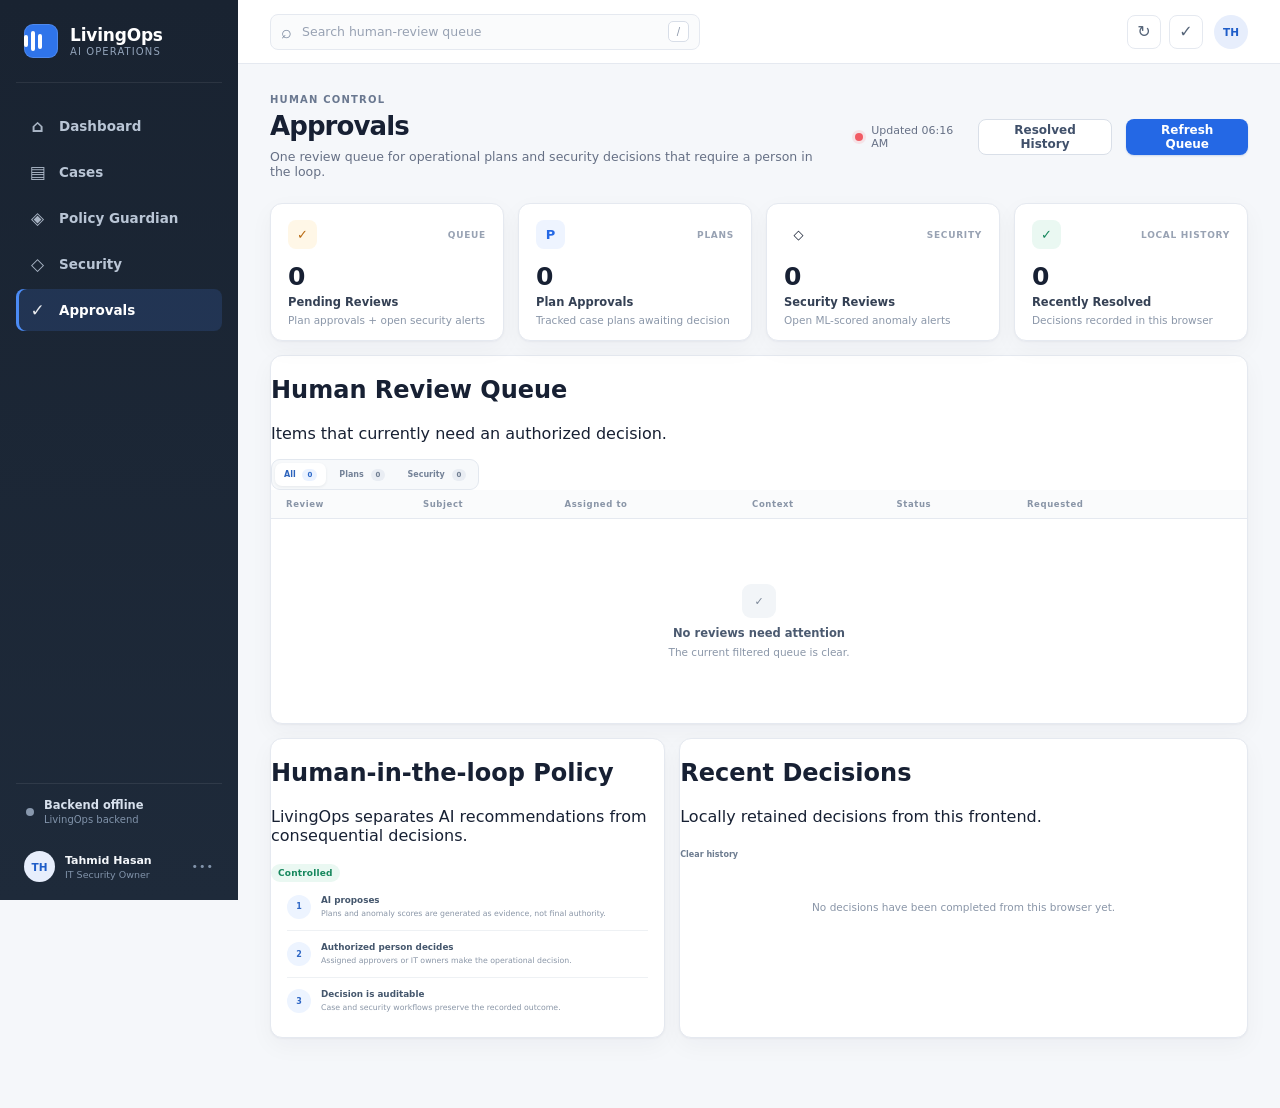
==== frontend/approvals.html @ 5877e00c "stage 3 complete" ====
<!doctype html>
<html lang="en">
<head>
  <meta charset="utf-8" />
  <meta name="viewport" content="width=device-width, initial-scale=1" />
  <meta name="theme-color" content="#1b2534" />
  <meta name="description" content="LivingOps Human Review and Approvals" />
  <title>Approvals · LivingOps AI</title>
  <link rel="stylesheet" href="styles.css" />
</head>
<body>
  <div class="app-shell">
    <aside class="sidebar" aria-label="Primary navigation">
      <div class="brand">
        <div class="brand-mark" aria-hidden="true"><span></span><span></span><span></span></div>
        <div><div class="brand-name">LivingOps</div><div class="brand-subtitle">AI Operations</div></div>
      </div>
      <nav class="nav-list">
        <a class="nav-item" href="index.html"><span class="nav-icon">⌂</span><span>Dashboard</span></a>
        <a class="nav-item" href="cases.html"><span class="nav-icon">▤</span><span>Cases</span></a>
        <a class="nav-item" href="guardian.html"><span class="nav-icon">◈</span><span>Policy Guardian</span></a>
        <a class="nav-item" href="security.html"><span class="nav-icon">◇</span><span>Security</span></a>
        <a class="nav-item active" href="approvals.html" aria-current="page"><span class="nav-icon">✓</span><span>Approvals</span></a>
      </nav>
      <div class="sidebar-bottom">
        <div class="system-mini"><span id="sidebarHealthDot" class="dot neutral"></span><div><strong id="sidebarHealthText">Checking system</strong><small id="sidebarEnv">LivingOps backend</small></div></div>
        <div class="profile-card"><div class="avatar">TH</div><div class="profile-meta"><strong>Tahmid Hasan</strong><span>IT Security Owner</span></div><span class="profile-more">•••</span></div>
      </div>
    </aside>

    <main class="main-area">
      <header class="topbar">
        <div class="mobile-brand">LivingOps</div>
        <div class="search-wrap"><span class="search-icon">⌕</span><input id="approvalSearch" type="search" placeholder="Search human-review queue" aria-label="Search approvals" /><span class="keycap">/</span></div>
        <div class="topbar-actions">
          <button class="icon-button" id="refreshApprovals" title="Refresh approvals" aria-label="Refresh approvals">↻</button>
          <button class="icon-button" title="Pending reviews" aria-label="Pending reviews">✓<span id="notificationBadge" class="notification-badge hidden">0</span></button>
          <button class="user-chip" aria-label="Current user"><span>TH</span></button>
        </div>
      </header>

      <section class="content approvals-page-content">
        <div class="page-heading approvals-heading">
          <div><p class="eyebrow">HUMAN CONTROL</p><h1>Approvals</h1><p class="page-subtitle">One review queue for operational plans and security decisions that require a person in the loop.</p></div>
          <div class="heading-actions"><div class="last-updated"><span id="approvalLiveDot" class="dot neutral"></span><span id="approvalUpdated">Connecting…</span></div><button class="secondary-button" id="showResolvedButton">Resolved History</button><button class="primary-button" id="refreshQueueButton">Refresh Queue</button></div>
        </div>

        <div class="metrics-grid approval-metrics-grid">
          <article class="metric-card"><div class="metric-top"><span class="metric-icon amber">✓</span><span class="metric-micro">QUEUE</span></div><div class="metric-value" id="pendingMetric">0</div><div class="metric-label">Pending Reviews</div><div class="metric-note">Plan approvals + open security alerts</div></article>
          <article class="metric-card"><div class="metric-top"><span class="metric-icon blue">P</span><span class="metric-micro">PLANS</span></div><div class="metric-value" id="planMetric">0</div><div class="metric-label">Plan Approvals</div><div class="metric-note">Tracked case plans awaiting decision</div></article>
          <article class="metric-card"><div class="metric-top"><span class="metric-icon red">◇</span><span class="metric-micro">SECURITY</span></div><div class="metric-value" id="securityMetric">0</div><div class="metric-label">Security Reviews</div><div class="metric-note">Open ML-scored anomaly alerts</div></article>
          <article class="metric-card"><div class="metric-top"><span class="metric-icon green">✓</span><span class="metric-micro">LOCAL HISTORY</span></div><div class="metric-value" id="resolvedMetric">0</div><div class="metric-label">Recently Resolved</div><div class="metric-note">Decisions recorded in this browser</div></article>
        </div>

        <article class="panel approvals-panel">
          <div class="panel-head approval-table-head">
            <div><h2>Human Review Queue</h2><p>Items that currently need an authorized decision.</p></div>
            <div class="approval-toolbar">
              <div class="approval-tabs" role="tablist" aria-label="Approval types">
                <button class="approval-tab active" data-filter="ALL" role="tab">All <span id="allCount">0</span></button>
                <button class="approval-tab" data-filter="PLAN" role="tab">Plans <span id="planCount">0</span></button>
                <button class="approval-tab" data-filter="SECURITY" role="tab">Security <span id="securityCount">0</span></button>
              </div>
            </div>
          </div>
          <div class="table-wrap">
            <table class="operations-table approval-table">
              <thead><tr><th>Review</th><th>Subject</th><th>Assigned to</th><th>Context</th><th>Status</th><th>Requested</th><th></th></tr></thead>
              <tbody id="approvalTableBody"><tr class="empty-row"><td colspan="7"><div class="empty-state"><div class="empty-icon">✓</div><strong>Loading review queue</strong><span>Collecting tracked plan approvals and live security alerts.</span></div></td></tr></tbody>
            </table>
          </div>
        </article>

        <div class="approval-lower-grid">
          <article class="panel review-policy-card">
            <div class="panel-head"><div><h2>Human-in-the-loop Policy</h2><p>LivingOps separates AI recommendations from consequential decisions.</p></div><span class="status-pill ok">Controlled</span></div>
            <div class="review-policy-body">
              <div class="review-policy-row"><span class="policy-step">1</span><div><strong>AI proposes</strong><p>Plans and anomaly scores are generated as evidence, not final authority.</p></div></div>
              <div class="review-policy-row"><span class="policy-step">2</span><div><strong>Authorized person decides</strong><p>Assigned approvers or IT owners make the operational decision.</p></div></div>
              <div class="review-policy-row"><span class="policy-step">3</span><div><strong>Decision is auditable</strong><p>Case and security workflows preserve the recorded outcome.</p></div></div>
            </div>
          </article>
          <article class="panel recent-decisions-card">
            <div class="panel-head"><div><h2>Recent Decisions</h2><p>Locally retained decisions from this frontend.</p></div><button class="text-button" id="clearResolvedHistory">Clear history</button></div>
            <div id="resolvedList" class="resolved-list"><div class="security-empty">No decisions have been completed from this browser yet.</div></div>
          </article>
        </div>
      </section>
    </main>
  </div>

  <div class="approval-drawer-backdrop hidden" id="approvalDrawerBackdrop"></div>
  <aside class="approval-drawer hidden" id="approvalDrawer" aria-hidden="true" aria-label="Approval review">
    <div class="drawer-head"><div><span class="section-label">HUMAN REVIEW</span><h2 id="drawerTitle">Review item</h2><p id="drawerSubtitle">—</p></div><button class="close-button" id="closeApprovalDrawer" aria-label="Close review">×</button></div>
    <div class="drawer-scroll">
      <section class="drawer-section">
        <div class="drawer-section-title"><h3>Review Context</h3><span id="drawerTypeBadge" class="subtle-chip">—</span></div>
        <div id="drawerContext" class="approval-context-grid"></div>
      </section>
      <section class="drawer-section" id="planDetailSection">
        <div class="drawer-section-title"><h3>Plan Summary</h3><span class="subtle-chip">AI generated</span></div>
        <p id="drawerPlanSummary" class="approval-plan-summary">—</p>
        <div id="drawerPlanActions" class="approval-action-list"></div>
        <div class="approval-open-case"><a id="openCaseLink" class="secondary-button" href="cases.html">Open Case Workspace</a></div>
      </section>
      <section class="drawer-section" id="securityDetailSection">
        <div class="drawer-section-title"><h3>ML Assessment</h3><span class="subtle-chip">Isolation Forest</span></div>
        <div id="drawerSecurityAssessment" class="approval-context-grid"></div>
        <p class="drawer-note">The anomaly model flags the event. A human reviewer determines whether it is a confirmed anomaly or a false positive.</p>
      </section>
      <section class="drawer-section approval-decision-section">
        <div class="drawer-section-title"><h3>Decision</h3><span id="drawerReviewerRole" class="subtle-chip">Authorized reviewer</span></div>
        <form id="approvalDecisionForm">
          <label>Reviewer<select id="drawerReviewer" required></select></label>
          <label>Decision<select id="drawerDecision" required></select></label>
          <label>Comment<textarea id="drawerComment" rows="4" maxlength="1000" placeholder="Add a concise review note."></textarea></label>
          <button class="primary-button drawer-submit" id="approvalDecisionSubmit" type="submit">Submit Decision</button>
        </form>
      </section>
    </div>
  </aside>

  <div class="modal-backdrop hidden" id="resolvedModal" role="dialog" aria-modal="true" aria-labelledby="resolvedModalTitle">
    <div class="modal guardian-modal">
      <div class="modal-header"><div><p class="eyebrow">DECISION HISTORY</p><h2 id="resolvedModalTitle">Resolved Reviews</h2><p class="modal-subtitle">Decisions retained locally by this frontend.</p></div><button class="close-button" data-close-modal="resolvedModal">×</button></div>
      <div class="history-modal-body" id="resolvedModalBody"></div>
    </div>
  </div>

  <div id="toast" class="toast" role="status" aria-live="polite"></div>
  <script src="approvals.js" defer></script>
</body>
</html>
---- frontend/styles.css ----
:root {
  --bg: #f5f7fa;
  --surface: #ffffff;
  --surface-soft: #f8fafc;
  --sidebar: #1b2534;
  --sidebar-2: #222e3f;
  --text: #172033;
  --muted: #667085;
  --muted-2: #98a2b3;
  --border: #e5e9f0;
  --border-strong: #d9dfe8;
  --blue: #2468e5;
  --blue-soft: #eef4ff;
  --green: #16875d;
  --green-soft: #eaf8f2;
  --amber: #b96b12;
  --amber-soft: #fff7e7;
  --red: #c13b45;
  --red-soft: #fff0f1;
  --violet: #6e56cf;
  --violet-soft: #f3f0ff;
  --shadow: 0 1px 2px rgba(16,24,40,.04), 0 8px 24px rgba(16,24,40,.04);
  --radius: 12px;
}
* { box-sizing: border-box; }
html, body { margin: 0; min-height: 100%; font-family: Inter, ui-sans-serif, system-ui, -apple-system, BlinkMacSystemFont, "Segoe UI", sans-serif; color: var(--text); background: var(--bg); }
button, input, select, textarea { font: inherit; }
button { cursor: pointer; }
.app-shell { min-height: 100vh; display: grid; grid-template-columns: 238px 1fr; }
.sidebar { position: fixed; inset: 0 auto 0 0; width: 238px; padding: 24px 16px 18px; background: linear-gradient(180deg, #192331 0%, #1e2a3a 100%); color: #fff; display: flex; flex-direction: column; z-index: 20; }
.brand { display: flex; align-items: center; gap: 12px; padding: 0 8px 24px; border-bottom: 1px solid rgba(255,255,255,.08); }
.brand-mark { width: 34px; height: 34px; border-radius: 9px; background: #2f74ea; display: grid; place-items: center; grid-template-columns: repeat(3, 4px); gap: 3px; box-shadow: inset 0 0 0 1px rgba(255,255,255,.15); }
.brand-mark span { width: 4px; border-radius: 4px; background: #fff; }
.brand-mark span:nth-child(1){height:12px}.brand-mark span:nth-child(2){height:20px}.brand-mark span:nth-child(3){height:15px}
.brand-name { font-size: 17px; font-weight: 750; letter-spacing: -.2px; }
.brand-subtitle { font-size: 10px; margin-top: 1px; color: #93a4ba; text-transform: uppercase; letter-spacing: .11em; }
.nav-list { display: flex; flex-direction: column; gap: 4px; margin-top: 22px; }
.nav-item { width: 100%; height: 42px; border: 0; background: transparent; color: #b9c5d5; text-decoration: none; display: flex; align-items: center; gap: 12px; padding: 0 12px; border-radius: 8px; font-size: 13.5px; font-weight: 580; text-align: left; }
.nav-item:hover { background: rgba(255,255,255,.055); color: #fff; }
.nav-item.active { background: rgba(68,132,241,.16); color: #fff; box-shadow: inset 3px 0 0 #4b8bf4; }
.nav-icon { width: 19px; font-size: 17px; text-align: center; opacity: .9; }
.sidebar-bottom { margin-top: auto; }
.system-mini { padding: 14px 10px; display: flex; gap: 10px; align-items: center; color: #d7e0ec; border-top: 1px solid rgba(255,255,255,.08); }
.system-mini div { display: flex; flex-direction: column; gap: 2px; min-width: 0; }
.system-mini strong { font-size: 11.5px; font-weight: 650; }
.system-mini small { font-size: 10px; color: #8193aa; overflow: hidden; text-overflow: ellipsis; white-space: nowrap; }
.dot { width: 8px; height: 8px; border-radius: 50%; display: inline-block; flex: 0 0 auto; }
.dot.ok { background: #35c28d; box-shadow: 0 0 0 3px rgba(53,194,141,.13); }
.dot.bad { background: #f15b64; box-shadow: 0 0 0 3px rgba(241,91,100,.13); }
.dot.neutral { background: #8898ad; }
.profile-card { display: flex; align-items: center; gap: 10px; padding: 12px 8px 0; }
.avatar, .user-chip span { width: 31px; height: 31px; border-radius: 50%; display: grid; place-items: center; background: #e7eefc; color: #1f5dc8; font-size: 10.5px; font-weight: 800; }
.profile-meta { min-width: 0; display: flex; flex-direction: column; gap: 2px; }
.profile-meta strong { font-size: 11px; color: #f4f7fb; white-space: nowrap; }
.profile-meta span { font-size: 9.5px; color: #8193aa; white-space: nowrap; }
.profile-more { margin-left: auto; color: #8193aa; font-size: 11px; letter-spacing: 1px; }
.main-area { grid-column: 2; min-width: 0; }
.topbar { height: 64px; background: rgba(255,255,255,.96); border-bottom: 1px solid var(--border); display: flex; align-items: center; padding: 0 32px; position: sticky; top: 0; z-index: 10; backdrop-filter: blur(8px); }
.mobile-brand { display: none; }
.search-wrap { width: min(430px, 42vw); height: 36px; border: 1px solid var(--border); background: #fafbfc; border-radius: 8px; display: flex; align-items: center; padding: 0 10px; gap: 8px; }
.search-wrap:focus-within { border-color: #afc7f7; box-shadow: 0 0 0 3px rgba(36,104,229,.08); background: #fff; }
.search-icon { color: #7c8aa0; font-size: 18px; }
.search-wrap input { flex: 1; border: 0; outline: 0; background: transparent; color: var(--text); font-size: 12.5px; }
.search-wrap input::placeholder { color: #98a2b3; }
.keycap { min-width: 21px; height: 21px; border-radius: 5px; border: 1px solid #d8dee8; display: grid; place-items: center; font-size: 10px; color: #8995a8; background: #fff; }
.topbar-actions { margin-left: auto; display: flex; align-items: center; gap: 8px; }
.icon-button, .user-chip { position: relative; width: 34px; height: 34px; border-radius: 8px; border: 1px solid var(--border); background: #fff; color: #566579; display: grid; place-items: center; }
.icon-button:hover { background: #f8fafc; color: #1f5dc8; }
.user-chip { padding: 0; border: 0; margin-left: 3px; }
.user-chip span { width: 34px; height: 34px; }
.notification-badge { position: absolute; top: -5px; right: -5px; min-width: 17px; height: 17px; border-radius: 9px; background: #ce3f49; color: #fff; border: 2px solid #fff; display: grid; place-items: center; font-size: 9px; font-weight: 800; }
.hidden { display: none !important; }
.content { padding: 30px 32px 44px; max-width: 1640px; margin: 0 auto; }
.page-heading { display: flex; justify-content: space-between; gap: 24px; align-items: flex-end; margin-bottom: 24px; }
.eyebrow { margin: 0 0 6px; font-size: 10px; font-weight: 800; letter-spacing: .12em; color: #6a7890; }
h1 { margin: 0; font-size: 26px; line-height: 1.2; letter-spacing: -.035em; font-weight: 740; }
.page-subtitle { margin: 7px 0 0; color: var(--muted); font-size: 12.5px; }
.heading-actions { display: flex; align-items: center; gap: 14px; }
.last-updated { color: var(--muted); font-size: 11px; display: flex; align-items: center; gap: 8px; }
.primary-button, .secondary-button { height: 36px; border-radius: 8px; padding: 0 14px; font-size: 12px; font-weight: 700; border: 1px solid transparent; display: inline-flex; align-items: center; justify-content: center; gap: 6px; }
.primary-button { background: var(--blue); color: #fff; box-shadow: 0 1px 2px rgba(28,83,179,.2); }
.primary-button:hover { background: #1f5fce; }
.primary-button:disabled { opacity: .62; cursor: not-allowed; }
.secondary-button { background: #fff; color: #40506a; border-color: var(--border-strong); }
.secondary-button:hover { background: #f8fafc; }
.plus { font-size: 16px; line-height: 1; }
.metrics-grid { display: grid; grid-template-columns: repeat(4,minmax(0,1fr)); gap: 14px; margin-bottom: 16px; }
.metric-card, .panel { background: var(--surface); border: 1px solid var(--border); border-radius: var(--radius); box-shadow: var(--shadow); }
.metric-card { padding: 16px 17px 14px; min-height: 130px; }
.metric-top { display: flex; justify-content: space-between; align-items: center; margin-bottom: 15px; }
.metric-icon { width: 29px; height: 29px; border-radius: 8px; display: grid; place-items: center; font-size: 13px; font-weight: 800; }
.metric-icon.blue{background:var(--blue-soft);color:var(--blue)}.metric-icon.amber{background:var(--amber-soft);color:var(--amber)}.metric-icon.green{background:var(--green-soft);color:var(--green)}.metric-icon.violet{background:var(--violet-soft);color:var(--violet)}
.metric-micro { font-size: 9px; letter-spacing: .08em; font-weight: 800; color: #98a2b3; }
.metric-value { font-size: 25px; letter-spacing: -.04em; font-weight: 760; line-height: 1; }
.metric-label { margin-top: 6px; font-size: 11.5px; color: #344054; font-weight: 650; }
.metric-note { margin-top: 5px; font-size: 10.5px; color: #8b97a9; }
.status-pill { border-radius: 20px; font-size: 9px; font-weight: 750; padding: 4px 7px; letter-spacing: .02em; }
.status-pill.ok{background:var(--green-soft);color:var(--green)}.status-pill.bad{background:var(--red-soft);color:var(--red)}.status-pill.neutral{background:#f0f2f5;color:#7b8798}
.dashboard-grid { display: grid; gap: 16px; margin-bottom: 16px; }
.main-grid { grid-template-columns: minmax(0,2.5fr) minmax(260px,.9fr); }
.lower-grid { grid-template-columns: minmax(0,1.65fr) minmax(310px,1fr) minmax(245px,.75fr); }
.panel { overflow: hidden; }
.panel-header { min-height: 64px; padding: 15px 18px; display: flex; align-items: flex-start; justify-content: space-between; gap: 16px; border-bottom: 1px solid var(--border); }
.panel-header.compact { min-height: auto; align-items: center; }
.panel-header h2 { margin: 0; font-size: 13.5px; letter-spacing: -.01em; font-weight: 720; }
.panel-header p { margin: 4px 0 0; color: #8a96a8; font-size: 10.5px; }
.text-button { border: 0; background: transparent; color: var(--blue); font-size: 10.5px; font-weight: 700; padding: 4px 0; }
.text-button:hover { color: #174fae; }
.count-badge { min-width: 24px; height: 24px; border-radius: 12px; display: grid; place-items: center; background: #fff1f2; color: #c63b46; font-size: 10px; font-weight: 800; }
.table-wrap { overflow-x: auto; }
table { width: 100%; border-collapse: collapse; font-size: 11px; }
th { padding: 9px 15px; background: #fafbfc; text-align: left; font-size: 8.5px; letter-spacing: .07em; color: #8995a7; font-weight: 800; border-bottom: 1px solid var(--border); }
td { padding: 12px 15px; border-bottom: 1px solid #eef1f5; color: #48576d; vertical-align: middle; }
tbody tr:not(.empty-row):hover { background: #fafcff; }
tbody tr:last-child td { border-bottom: 0; }
.case-id { color: #27364e; font-weight: 700; font-family: ui-monospace, SFMono-Regular, Menlo, monospace; font-size: 10px; }
.case-type { font-weight: 650; color: #344054; }
.case-status { display: inline-flex; align-items: center; border-radius: 20px; padding: 4px 7px; font-size: 8.5px; font-weight: 800; letter-spacing: .015em; background:#eef3fa;color:#50647f; }
.case-status.COMPLETED { background:var(--green-soft);color:var(--green) }.case-status.PLANNING,.case-status.EXECUTING {background:var(--blue-soft);color:var(--blue)}.case-status.PENDING_APPROVAL,.case-status.PAUSED {background:var(--amber-soft);color:var(--amber)}.case-status.HUMAN_REVIEW,.case-status.FAILED {background:var(--red-soft);color:var(--red)}
.priority-high { color: #bd3943; font-weight: 700; }.priority-normal { color: #667085; }.priority-low { color: #16875d; }
.row-action { border: 0; background: transparent; color: #8a96a8; font-weight: 800; }
.empty-state { min-height: 180px; display: flex; align-items: center; justify-content: center; flex-direction: column; gap: 6px; color: #8a96a8; }
.empty-state strong { color: #4b5a70; font-size: 11.5px; }.empty-state span { font-size: 10.5px; }.empty-icon { width: 34px; height: 34px; border-radius: 9px; display:grid;place-items:center;background:#f2f5f8;color:#7b8798;margin-bottom:2px; }
.attention-list { padding: 8px 10px 10px; }
.attention-item { display: flex; gap: 10px; padding: 10px 8px; border-bottom: 1px solid #eef1f5; }
.attention-item:last-child { border-bottom: 0; }
.attention-bullet { width: 8px; height: 8px; border-radius: 50%; margin-top: 4px; flex: 0 0 auto; }
.attention-bullet.red{background:#d24952}.attention-bullet.amber{background:#d28a27}.attention-bullet.green{background:#28a474}.attention-bullet.blue{background:#3d78dd}
.attention-copy { display:flex;flex-direction:column;gap:3px;min-width:0; }.attention-copy strong{font-size:10.8px;color:#344054}.attention-copy span{font-size:9.7px;color:#8a96a8;line-height:1.4}.attention-time{margin-left:auto;font-size:8.5px;color:#a3adbb;white-space:nowrap}
.attention-empty { min-height: 150px; display: grid; place-items: center; text-align: center; color: #8b97a9; font-size: 10.5px; padding: 20px; }
.capability-grid { display: grid; grid-template-columns: repeat(2,minmax(0,1fr)); padding: 8px; gap: 6px; }
.capability { padding: 11px 10px; border: 1px solid transparent; border-radius: 8px; display: flex; align-items:center; gap:10px; }
.capability:hover { background:#fafcff;border-color:#edf1f6; }
.capability-icon { width:30px;height:30px;border-radius:8px;background:#f2f5f9;display:grid;place-items:center;color:#50647f;font-size:12px;font-weight:800; }
.capability-copy { min-width:0; }.capability-copy strong{display:block;font-size:10.8px;color:#344054}.capability-copy span{display:block;margin-top:2px;font-size:9.5px;color:#8b97a9;white-space:nowrap;overflow:hidden;text-overflow:ellipsis}.ready-dot{width:7px;height:7px;border-radius:50%;background:#35b681;margin-left:auto;box-shadow:0 0 0 3px rgba(53,182,129,.11)}.ready-dot.off{background:#b4bdc9;box-shadow:none}
.subtle-label { font-size: 8.5px; letter-spacing: .08em; font-weight: 800; color: #9aa5b4; padding-top: 3px; }
.security-list { padding: 7px 9px 10px; }
.security-item { display:flex;gap:10px;padding:9px 8px;border-bottom:1px solid #eef1f5;align-items:flex-start; }.security-item:last-child{border-bottom:0}.score-ring{width:34px;height:34px;border-radius:50%;display:grid;place-items:center;background:#fff3f4;border:3px solid #f0c3c7;color:#b63a44;font-size:8px;font-weight:800;flex:0 0 auto}.security-copy{min-width:0;flex:1}.security-copy strong{font-size:10.5px;color:#344054;display:block}.security-copy span{font-size:9.4px;color:#8a96a8;display:block;margin-top:2px;white-space:nowrap;overflow:hidden;text-overflow:ellipsis}.security-state{font-size:8px;font-weight:800;padding:3px 5px;border-radius:10px;background:#fff0f1;color:#c13b45}.security-empty{padding:32px 12px;text-align:center;font-size:10.5px;color:#8a96a8}
.health-list { padding: 9px 14px 4px; }.health-row{display:flex;align-items:center;justify-content:space-between;padding:10px 0;border-bottom:1px solid #eef1f5;font-size:10.3px}.health-row>span:first-child{display:flex;align-items:center;color:#4d5d73;font-weight:620}.service-icon{width:25px;height:25px;border-radius:7px;background:#f1f4f8;color:#6d7b90;display:grid;place-items:center;margin-right:8px;font-size:7px;font-style:normal;font-weight:800}.service-state{font-size:8.5px;color:#8a96a8;display:flex;align-items:center;gap:5px}.service-state i{width:6px;height:6px;border-radius:50%;background:#aeb7c4}.service-state.ok{color:#16875d}.service-state.ok i{background:#2bae7d}.service-state.bad{color:#c13b45}.service-state.bad i{background:#dc4d56}.health-footer{display:flex;justify-content:space-between;padding:12px 14px 14px;font-size:9px;color:#8a96a8}.health-footer strong{font-size:9px;color:#536278;font-weight:700;text-transform:uppercase}
.skeleton-line,.skeleton-card{background:linear-gradient(90deg,#f0f2f5 25%,#f8f9fb 50%,#f0f2f5 75%);background-size:200% 100%;animation:shimmer 1.3s infinite}.skeleton-line{height:35px;border-radius:7px;margin:10px 6px}.skeleton-line.short{width:70%}.skeleton-card{height:47px;border-radius:8px;margin:7px}@keyframes shimmer { 0%{background-position:200% 0}100%{background-position:-200% 0} }
.toast { position: fixed; right: 24px; bottom: 24px; z-index: 100; max-width: 360px; padding: 12px 14px; border-radius: 9px; background: #1f2b3c; color: #fff; font-size: 11px; box-shadow: 0 14px 35px rgba(17,24,39,.24); opacity: 0; transform: translateY(8px); pointer-events: none; transition: .22s ease; }
.toast.show { opacity: 1; transform: translateY(0); }.toast.error{background:#a93640}.toast.success{background:#176d50}
.modal-backdrop { position:fixed;inset:0;background:rgba(22,31,45,.42);display:grid;place-items:center;padding:20px;z-index:90;backdrop-filter:blur(2px); }.modal{width:min(620px,96vw);background:#fff;border-radius:14px;box-shadow:0 30px 70px rgba(15,23,42,.24);overflow:hidden}.small-modal{width:min(460px,96vw)}.modal-header{display:flex;align-items:flex-start;justify-content:space-between;padding:20px 22px 15px;border-bottom:1px solid var(--border)}.modal-header h2{margin:0;font-size:19px;letter-spacing:-.025em}.close-button{width:30px;height:30px;border:0;border-radius:7px;background:#f2f4f7;color:#68778c;font-size:18px}.modal form{padding:18px 22px 20px}.form-grid{display:grid;grid-template-columns:1fr 1fr;gap:14px}.form-grid .full{grid-column:1/-1}.modal label{display:flex;flex-direction:column;gap:6px;font-size:10.5px;color:#46566c;font-weight:700}.modal label small{font-size:9.4px;color:#929dad;font-weight:500}.modal input,.modal select,.modal textarea{width:100%;border:1px solid #dbe1e9;border-radius:8px;background:#fff;color:#26364d;padding:9px 10px;font-size:11px;outline:none}.modal textarea{resize:vertical;line-height:1.45;font-family:ui-monospace,SFMono-Regular,Menlo,monospace;font-size:10px;background:#fafbfc}.modal input:focus,.modal select:focus,.modal textarea:focus{border-color:#9cbcf6;box-shadow:0 0 0 3px rgba(36,104,229,.08)}.modal-actions{display:flex;justify-content:flex-end;gap:8px;margin-top:18px}
@media (max-width: 1180px){.lower-grid{grid-template-columns:1fr 1fr}.health-panel{grid-column:1/-1}.metrics-grid{grid-template-columns:repeat(2,1fr)}}
@media (max-width: 860px){.app-shell{display:block}.sidebar{display:none}.main-area{grid-column:auto}.mobile-brand{display:block;font-weight:800;margin-right:18px}.content{padding:22px 18px}.topbar{padding:0 18px}.search-wrap{width:min(420px,55vw)}.main-grid,.lower-grid{grid-template-columns:1fr}.health-panel{grid-column:auto}.page-heading{align-items:flex-start;flex-direction:column}.heading-actions{width:100%;justify-content:space-between}}
@media (max-width: 560px){.metrics-grid{grid-template-columns:1fr}.search-wrap{display:none}.topbar{height:58px}.form-grid{grid-template-columns:1fr}.form-grid .full{grid-column:auto}.capability-grid{grid-template-columns:1fr}.heading-actions{align-items:flex-end}.last-updated{display:none}.content{padding:18px 12px}.panel-header{padding:14px}.page-heading{margin-bottom:18px}}

/* Page 2: Cases */
.sr-only { position:absolute!important;width:1px!important;height:1px!important;padding:0!important;margin:-1px!important;overflow:hidden!important;clip:rect(0,0,0,0)!important;white-space:nowrap!important;border:0!important; }
.cases-content { padding-bottom: 34px; }
.cases-heading { margin-bottom: 18px; }
.case-summary-grid { display:grid;grid-template-columns:repeat(4,minmax(0,1fr));gap:12px;margin-bottom:14px; }
.case-summary-card { background:#fff;border:1px solid var(--border);border-radius:10px;padding:14px 16px;box-shadow:0 3px 12px rgba(20,32,51,.035);display:flex;flex-direction:column;gap:3px;min-height:92px; }
.case-summary-card .summary-label { font-size:9px;color:#7f8ca0;font-weight:800;letter-spacing:.035em;text-transform:uppercase; }
.case-summary-card strong { font-size:24px;line-height:1.05;color:#213149;letter-spacing:-.04em;margin-top:3px; }
.case-summary-card small { color:#9aa5b5;font-size:9.5px;margin-top:auto; }
.case-summary-card.attention strong { color:#b66c23; }
.case-summary-card.complete strong { color:#21855f; }
.cases-panel { min-height:430px; }
.cases-toolbar { display:flex;align-items:flex-end;justify-content:space-between;gap:18px;padding:15px 16px 12px;border-bottom:1px solid var(--border); }
.toolbar-title h2 { margin:0;color:#28384e;font-size:13px; }
.toolbar-title p { margin:3px 0 0;color:#929daf;font-size:9.7px; }
.case-filters { display:flex;align-items:center;gap:7px;flex-wrap:wrap;justify-content:flex-end; }
.filter-control { height:34px;border:1px solid #dfe4eb;border-radius:8px;background:#fff;display:flex;align-items:center;color:#8390a2;overflow:hidden; }
.filter-control>span:not(.sr-only) { padding-left:9px;font-size:13px; }
.filter-control input,.filter-control select { height:100%;border:0;outline:0;background:transparent;color:#47586f;font-size:10px;padding:0 9px;min-width:112px; }
.filter-control input { min-width:150px;padding-left:6px; }
.filter-control select { cursor:pointer; }
.filter-reset { border:0;background:transparent;color:#6d7c91;font-size:9.5px;font-weight:700;padding:8px;cursor:pointer; }
.filter-reset:hover { color:#2468e5; }
.case-list-meta { display:flex;justify-content:space-between;gap:16px;padding:8px 16px;background:#fbfcfe;border-bottom:1px solid #edf0f4;color:#8d98a8;font-size:8.8px; }
.case-list-meta span:first-child { color:#596a80;font-weight:700; }
.cases-table { font-size:10.4px; }
.cases-table thead th { padding:9px 14px; }
.cases-table tbody td { padding:11px 14px;vertical-align:middle; }
.cases-table tbody tr.case-row { cursor:pointer;transition:background .14s ease; }
.cases-table tbody tr.case-row:hover { background:#f8faff; }
.case-primary { display:flex;flex-direction:column;gap:2px; }
.case-primary .case-id { font-size:10.5px;color:#2a4d83;font-weight:800; }
.case-uuid-mini { font-size:8.4px;color:#9ba6b5;font-family:ui-monospace,SFMono-Regular,Menlo,monospace; }
.person-cell { display:flex;align-items:center;gap:8px;min-width:160px; }
.person-avatar { width:29px;height:29px;border-radius:8px;display:grid;place-items:center;background:#eef4ff;color:#356bc4;font-size:8.5px;font-weight:800;flex:0 0 auto; }
.person-cell strong { display:block;color:#3c4c62;font-size:10px;white-space:nowrap; }
.person-cell span:not(.person-avatar) { display:block;color:#9aa5b5;font-size:8.6px;margin-top:2px;white-space:nowrap; }
.type-badge { display:inline-flex;align-items:center;height:21px;padding:0 7px;border-radius:6px;background:#f2f5f8;color:#617086;font-size:8.8px;font-weight:750; }
.type-badge.onboarding { background:#edf4ff;color:#3e6eb9; }
.type-badge.offboarding { background:#f3f0ff;color:#6957a9; }
.table-open-button { border:1px solid #dce3ec;background:#fff;color:#47617f;border-radius:7px;padding:6px 9px;font-size:8.8px;font-weight:750;cursor:pointer; }
.table-open-button:hover { border-color:#a9c4f5;color:#2468e5;background:#f8fbff; }
.empty-action { margin-top:8px; }
.details-modal { width:min(680px,96vw); }
.case-details-body { padding:18px 22px 16px; }
.details-hero { display:flex;align-items:flex-start;justify-content:space-between;gap:16px;padding-bottom:16px;border-bottom:1px solid #edf0f4; }
.details-case-id { color:#2e6edb;font-size:9px;font-weight:850;letter-spacing:.05em; }
.details-hero h3 { margin:5px 0 2px;font-size:18px;color:#24344b;letter-spacing:-.025em; }
.details-hero p { margin:0;color:#8f9bad;font-size:10px; }
.details-grid { display:grid;grid-template-columns:repeat(2,minmax(0,1fr));gap:10px 14px;margin:16px 0; }
.details-grid>div { background:#fafbfc;border:1px solid #edf0f4;border-radius:8px;padding:10px 11px; }
.details-grid .full { grid-column:1/-1; }
.details-grid dt { color:#98a2b2;font-size:8.5px;text-transform:uppercase;font-weight:800;letter-spacing:.04em;margin-bottom:4px; }
.details-grid dd { margin:0;color:#45556b;font-size:10.5px;font-weight:650; }
.details-grid dd.mono { font-family:ui-monospace,SFMono-Regular,Menlo,monospace;font-size:9.2px;word-break:break-all; }
.facts-card { border:1px solid #e7ebf0;border-radius:9px;overflow:hidden;background:#fbfcfd; }
.facts-heading { display:flex;align-items:center;justify-content:space-between;padding:9px 11px;border-bottom:1px solid #e9edf2;background:#fff; }
.facts-heading strong { color:#4a5a70;font-size:9.5px; }
.facts-heading span { color:#9aa4b3;font-size:8.5px; }
.facts-card pre { margin:0;padding:12px;max-height:190px;overflow:auto;color:#506077;font-size:9px;line-height:1.55;font-family:ui-monospace,SFMono-Regular,Menlo,monospace;white-space:pre-wrap; }
.failure-note { margin-top:10px;padding:9px 10px;border-radius:8px;background:#fff1f2;border:1px solid #f3d5d8;color:#a13d46;font-size:9.5px; }
.details-actions { display:flex;justify-content:flex-end;gap:8px;padding:13px 22px 18px;border-top:1px solid var(--border); }
@media (max-width: 1100px){.case-summary-grid{grid-template-columns:repeat(2,1fr)}.cases-toolbar{align-items:flex-start;flex-direction:column}.case-filters{justify-content:flex-start;width:100%}.case-list-meta{flex-direction:column;gap:4px}}
@media (max-width: 650px){.case-summary-grid{grid-template-columns:1fr 1fr}.case-filters{display:grid;grid-template-columns:1fr 1fr}.search-filter{grid-column:1/-1}.filter-control input,.filter-control select{width:100%;min-width:0}.details-grid{grid-template-columns:1fr}.details-grid .full{grid-column:auto}.case-list-meta span:last-child{display:none}}

/* Page 3: Case Workspace */
.workspace-content { padding-bottom: 38px; }
.workspace-back { color:#52647c;text-decoration:none;font-size:10.5px;font-weight:700;display:inline-flex;align-items:center;gap:6px; }
.workspace-back:hover { color:var(--blue); }
.workspace-loading,.workspace-error { min-height:260px;display:flex;align-items:center;justify-content:center;flex-direction:column;gap:8px;text-align:center;color:#8d98a8; }
.workspace-loading-mark,.workspace-error-icon { width:46px;height:46px;border-radius:13px;background:#edf4ff;color:#2e6edb;display:grid;place-items:center;font-size:11px;font-weight:850;letter-spacing:.03em; }
.workspace-error { flex-direction:row;text-align:left;padding:30px;justify-content:flex-start; }
.workspace-error-icon { background:#fff1f2;color:#b03e47;font-size:18px;flex:0 0 auto; }
.workspace-error strong { color:#33445b;font-size:14px; }.workspace-error p{margin:4px 0 0;font-size:10px}.workspace-error .secondary-button{margin-left:auto}
.workspace-heading { display:flex;justify-content:space-between;align-items:flex-start;gap:22px;margin-bottom:14px; }
.workspace-kicker { display:flex;gap:7px;align-items:center;color:#52709a;font-size:9px;font-weight:850;letter-spacing:.055em;text-transform:uppercase; }
.divider-dot { color:#b1bac6; }
.workspace-heading h1 { margin:5px 0 2px;font-size:27px;color:#1e2d43;letter-spacing:-.04em; }
.workspace-meta-row { display:flex;align-items:center;gap:12px;margin-top:10px;flex-wrap:wrap; }
.workspace-meta { color:#8a96a8;font-size:9.4px; }.workspace-meta strong{color:#526177;font-weight:700;margin-left:4px}.workspace-actions{display:flex;gap:7px;flex-wrap:wrap;justify-content:flex-end;padding-top:3px}
.workflow-panel { padding:0;margin-bottom:14px; }
.workflow-panel-head { display:flex;align-items:center;justify-content:space-between;padding:12px 15px;border-bottom:1px solid #edf0f4; }
.workflow-panel-head>div { display:flex;align-items:center;gap:9px; }.workflow-panel-head strong{font-size:11px;color:#3d4d63}.workflow-panel-head>span{font-size:9px;color:#8e99aa}
.section-label { font-size:8px;letter-spacing:.075em;color:#98a3b2;font-weight:850;text-transform:uppercase; }
.workflow-steps { display:grid;grid-template-columns:repeat(6,1fr);padding:17px 16px 18px; }
.workflow-step { position:relative;display:flex;flex-direction:column;align-items:center;gap:7px;color:#9aa5b4;font-size:8.6px;font-weight:700;text-align:center; }
.workflow-node { width:25px;height:25px;border-radius:50%;display:grid;place-items:center;background:#f2f4f7;border:1px solid #e1e6ec;color:#8e9aab;font-size:8.5px;font-weight:850;z-index:2; }
.workflow-step i { position:absolute;top:12px;left:calc(50% + 14px);width:calc(100% - 28px);height:2px;background:#e7ebf0;z-index:1; }
.workflow-step.complete .workflow-node { background:#e9f8f1;border-color:#bce8d5;color:#16875d; }.workflow-step.complete{color:#52705f}.workflow-step.complete i{background:#bfe5d3}
.workflow-step.active .workflow-node { background:#edf4ff;border-color:#a9c7f8;color:#2468e5;box-shadow:0 0 0 4px rgba(36,104,229,.07); }.workflow-step.active{color:#355c98}
.workspace-tabs { display:flex;align-items:center;gap:2px;border-bottom:1px solid #dfe4ea;margin-bottom:14px;padding:0 2px;overflow-x:auto; }
.workspace-tab { border:0;background:transparent;padding:10px 13px;color:#7c899b;font-size:10px;font-weight:750;border-bottom:2px solid transparent;display:flex;align-items:center;gap:6px;white-space:nowrap; }
.workspace-tab:hover { color:#40546f; }.workspace-tab.active{color:#2468e5;border-bottom-color:#2468e5}.tab-count{min-width:18px;height:18px;padding:0 5px;border-radius:9px;background:#f0f3f7;display:grid;place-items:center;font-size:8px;color:#718096}.workspace-tab.active .tab-count{background:#eaf2ff;color:#2468e5}.tab-dot{width:6px;height:6px;border-radius:50%;background:#2bae7d}
.workspace-tab-panel { display:none; }.workspace-tab-panel.active{display:block}
.workspace-two-col { display:grid;grid-template-columns:minmax(0,1.45fr) minmax(320px,.9fr);gap:14px;margin-bottom:14px; }.overview-lower{grid-template-columns:1fr 1fr}
.workspace-card { padding:0;overflow:hidden; }.workspace-card-head{display:flex;align-items:flex-start;justify-content:space-between;gap:14px;padding:14px 15px;border-bottom:1px solid #edf0f4}.workspace-card-head h2{margin:3px 0 0;font-size:12.5px;color:#34445a;letter-spacing:-.01em}.workspace-card-head p{margin:4px 0 0;color:#8f9bad;font-size:9px}.verified-chip{font-size:8px;color:#16875d;background:#eaf8f2;border-radius:10px;padding:4px 7px;font-weight:800}
.facts-grid { display:grid;grid-template-columns:repeat(2,minmax(0,1fr));gap:8px;padding:14px 15px 16px; }.fact-item{border:1px solid #e9edf2;background:#fbfcfd;border-radius:8px;padding:10px 11px}.fact-item span{display:block;color:#929dae;font-size:8.3px;text-transform:uppercase;letter-spacing:.035em;font-weight:800}.fact-item strong{display:block;margin-top:4px;color:#405168;font-size:10.4px;word-break:break-word}
.employee-large-avatar{width:34px;height:34px;border-radius:9px;display:grid;place-items:center;background:#eef4ff;color:#356bc4;font-size:9px;font-weight:850}.employee-summary{padding:14px 15px 10px}.employee-summary strong{display:block;color:#33445b;font-size:15px}.employee-summary span{display:block;margin-top:2px;color:#8f9bad;font-size:9.5px}.workspace-dl{display:grid;grid-template-columns:1fr 1fr;gap:8px;padding:0 15px 16px;margin:0}.workspace-dl>div{background:#fafbfc;border:1px solid #edf0f4;border-radius:8px;padding:9px}.workspace-dl dt{font-size:7.8px;text-transform:uppercase;color:#9aa5b4;letter-spacing:.04em;font-weight:800}.workspace-dl dd{margin:4px 0 0;color:#4a5a70;font-size:9.5px;font-weight:650}.workspace-dl dd.mono{font-family:ui-monospace,SFMono-Regular,Menlo,monospace;font-size:7.9px;word-break:break-all}
.next-step-card { display:flex;align-items:center;gap:12px;padding:15px;min-height:116px; }.next-step-icon{width:36px;height:36px;border-radius:10px;display:grid;place-items:center;background:#edf4ff;color:#2468e5;font-size:17px;flex:0 0 auto}.next-step-card>div:nth-child(2){flex:1}.next-step-card strong{display:block;color:#34455c;font-size:11px}.next-step-card p{margin:5px 0 0;color:#8c98a9;font-size:9.5px;line-height:1.5}.next-step-card .primary-button,.next-step-card .secondary-button{margin-left:auto;white-space:nowrap}
.mini-timeline{padding:8px 15px 12px}.mini-timeline-row{display:flex;gap:9px;padding:8px 0;border-bottom:1px solid #eff2f5}.mini-timeline-row:last-child{border-bottom:0}.timeline-dot{width:7px;height:7px;border-radius:50%;background:#4d83df;margin-top:4px;box-shadow:0 0 0 3px #edf4ff}.mini-timeline-row strong{display:block;color:#4a5a70;font-size:9.5px}.mini-timeline-row span:not(.timeline-dot){display:block;margin-top:2px;color:#9aa5b4;font-size:8.5px}
.workspace-empty { min-height:310px;display:flex;align-items:center;justify-content:center;flex-direction:column;text-align:center;gap:7px;padding:30px;color:#8e99aa }.workspace-empty.roomy{min-height:230px}.workspace-empty strong{color:#47586e;font-size:12px}.workspace-empty>span{max-width:460px;font-size:9.7px;line-height:1.55}.workspace-empty-icon{width:42px;height:42px;border-radius:11px;display:grid;place-items:center;background:#eef4ff;color:#356bc4;font-size:9px;font-weight:850}.workspace-empty .primary-button{margin-top:7px}.workspace-empty-inline{color:#929dae;font-size:9.3px;padding:10px 0}.workspace-empty-inline.roomy{padding:28px;text-align:center}
.plan-header-grid { display:grid;grid-template-columns:minmax(0,1.7fr) minmax(280px,.8fr);gap:14px;margin-bottom:14px}.plan-summary-text{margin:0;padding:15px;color:#526177;font-size:10.5px;line-height:1.58}.plan-meta-strip{display:flex;gap:18px;border-top:1px solid #edf0f4;padding:10px 15px;color:#96a1b1;font-size:8.5px}.plan-meta-strip strong{color:#536279;margin-left:4px}.plan-state-badge{border-radius:12px;padding:4px 8px;background:#f2f4f7;color:#67768a;font-size:8px;font-weight:850}.plan-state-badge.APPROVED{background:#e9f8f1;color:#16875d}.plan-state-badge.PENDING_APPROVAL{background:#fff5e9;color:#ad6a22}.plan-state-badge.REJECTED,.plan-state-badge.STALE{background:#fff0f1;color:#b43f48}
.approval-state-box{padding:15px}.approval-empty,.approval-state-row{display:flex;gap:10px;align-items:flex-start}.approval-icon{width:30px;height:30px;border-radius:9px;background:#f1f4f7;color:#758398;display:grid;place-items:center;font-weight:850;flex:0 0 auto}.approval-icon.APPROVED{background:#e9f8f1;color:#16875d}.approval-icon.REJECTED{background:#fff0f1;color:#b43f48}.approval-state-box strong{display:block;color:#42536a;font-size:10.3px}.approval-state-box p{margin:3px 0 0;color:#929dae;font-size:9px}.approval-comment{display:block;margin-top:7px;padding:7px 8px;border-radius:7px;background:#fafbfc;color:#69778a;font-size:8.8px;line-height:1.45}.approval-review-button{margin-top:12px;width:100%}
.action-list-panel{margin-bottom:14px}.action-list-head{align-items:center}.action-list-head>span{font-size:8.8px;color:#8f9bad}.plan-actions{padding:8px 10px}.plan-action-card{display:grid;grid-template-columns:34px minmax(0,1fr) minmax(210px,.55fr);gap:12px;padding:12px 10px;border-bottom:1px solid #edf0f4;align-items:start}.plan-action-card:last-child{border-bottom:0}.action-sequence{width:28px;height:28px;border-radius:8px;background:#edf4ff;color:#2d6edb;display:grid;place-items:center;font-size:9px;font-weight:850}.action-title-row{display:flex;align-items:center;gap:8px}.action-title-row strong{color:#3c4c62;font-size:10.4px}.action-resource{display:block;margin-top:3px;color:#66768a;font-size:9px;font-family:ui-monospace,SFMono-Regular,Menlo,monospace}.action-main p{margin:6px 0;color:#8d98a8;font-size:9px;line-height:1.45}.evidence-chip-row{display:flex;gap:4px;flex-wrap:wrap}.evidence-chip{font-size:7.8px;padding:3px 5px;border-radius:5px;background:#f1f4f8;color:#687a91;font-family:ui-monospace,SFMono-Regular,Menlo,monospace}.action-data span{display:block;color:#98a2b2;font-size:7.8px;text-transform:uppercase;font-weight:800;letter-spacing:.04em}.action-data pre{margin:5px 0 0;padding:8px;border:1px solid #edf0f4;background:#fafbfc;border-radius:7px;max-height:100px;overflow:auto;font-size:8px;color:#607087;white-space:pre-wrap}.action-state{display:inline-flex;border-radius:12px;padding:3px 6px;background:#f1f4f7;color:#6f7d90;font-size:7.8px;font-weight:850;white-space:nowrap}.action-state.VERIFIED{background:#e8f8f0;color:#16875d}.action-state.FAILED,.action-state.HUMAN_REVIEW{background:#fff0f1;color:#b53d47}.action-state.SUCCEEDED,.action-state.DISPATCHED,.action-state.RETRYING{background:#edf4ff;color:#2c6bd2}
.offboarding-extra-grid{display:grid;grid-template-columns:1fr 1fr;gap:14px;padding:14px 15px}.question-item,.topic-item{margin-top:7px;padding:8px 9px;border:1px solid #edf0f4;background:#fafbfc;border-radius:7px;color:#5a6a7f;font-size:9px;line-height:1.45}.question-item::before{content:'?';display:inline-grid;place-items:center;width:17px;height:17px;border-radius:5px;background:#eef4ff;color:#356bc4;margin-right:7px;font-weight:800}.topic-item::before{content:'•';color:#6957a9;margin-right:7px}
.evidence-panel{min-height:420px}.evidence-head{align-items:center}.evidence-list{display:grid;grid-template-columns:repeat(2,minmax(0,1fr));gap:10px;padding:12px}.evidence-card{border:1px solid #e7ebf0;border-radius:9px;background:#fff;padding:12px}.evidence-card-top{display:flex;align-items:center;justify-content:space-between;gap:10px}.evidence-card-top>div{display:flex;align-items:center;gap:7px}.evidence-number{width:20px;height:20px;border-radius:6px;background:#edf4ff;color:#356bc4;display:grid;place-items:center;font-size:8px;font-weight:850}.evidence-card-top strong{font-size:9.5px;color:#45566d}.evidence-score{font-size:7.8px;color:#16875d;background:#eaf8f2;border-radius:9px;padding:3px 5px}.evidence-card p{margin:10px 0;color:#67778b;font-size:9px;line-height:1.55}.evidence-footer{border-top:1px solid #edf0f4;padding-top:8px;display:flex;justify-content:space-between;gap:8px;color:#9aa5b4;font-size:7.8px}.evidence-footer code{color:#617187;font-size:7.5px;overflow:hidden;text-overflow:ellipsis;white-space:nowrap;max-width:75%}
.execution-summary-grid{display:grid;grid-template-columns:repeat(3,1fr);gap:12px;margin-bottom:14px}.execution-metric{padding:13px 15px}.execution-metric span{display:block;font-size:8.5px;text-transform:uppercase;letter-spacing:.035em;color:#8995a7;font-weight:800}.execution-metric strong{display:block;margin-top:4px;font-size:22px;color:#33455c;letter-spacing:-.035em}.execution-metric small{display:block;margin-top:3px;color:#9aa5b4;font-size:8.7px}.execution-metric.verified strong{color:#21855f}.execution-metric.attention strong{color:#b46a24}.execution-list{padding:7px 10px 10px}.execution-row{display:grid;grid-template-columns:30px minmax(0,1fr) auto 80px;gap:10px;align-items:center;padding:10px 8px;border-bottom:1px solid #edf0f4}.execution-row:last-child{border-bottom:0}.execution-row.needs-attention{background:#fffafb}.execution-index{width:25px;height:25px;border-radius:7px;background:#f2f5f8;color:#758398;display:grid;place-items:center;font-size:8px;font-weight:850}.execution-copy strong{display:block;color:#46566c;font-size:9.6px}.execution-copy span{display:block;margin-top:2px;color:#929dae;font-size:8.4px}.execution-attempts{color:#8d99aa;font-size:8.4px;text-align:right}
.audit-layout{display:grid;grid-template-columns:minmax(0,1.55fr) minmax(270px,.65fr);gap:14px}.audit-timeline{padding:8px 14px 14px}.audit-event{display:grid;grid-template-columns:22px 1fr;gap:8px}.audit-rail{position:relative;display:flex;justify-content:center}.audit-rail::after{content:'';position:absolute;top:15px;bottom:-6px;width:1px;background:#e2e7ed}.audit-event:last-child .audit-rail::after{display:none}.audit-rail span{width:8px;height:8px;border-radius:50%;background:#4c82df;box-shadow:0 0 0 3px #edf4ff;margin-top:12px;z-index:2}.audit-event-body{padding:9px 0 12px;border-bottom:1px solid #eef1f4}.audit-event:last-child .audit-event-body{border-bottom:0}.audit-event-head{display:flex;justify-content:space-between;gap:12px}.audit-event-head strong{color:#43546b;font-size:9.7px}.audit-event-head time{color:#9aa5b4;font-size:8px}.audit-event-meta{display:flex;gap:5px;margin-top:5px}.audit-event-meta span{font-size:7.6px;padding:3px 5px;border-radius:5px;background:#f2f5f8;color:#758398}.audit-event details{margin-top:6px}.audit-event summary{cursor:pointer;color:#6d7c91;font-size:8px;font-weight:700}.audit-event pre{padding:8px;background:#fafbfc;border:1px solid #edf0f4;border-radius:6px;color:#617187;font-size:7.7px;white-space:pre-wrap;max-height:150px;overflow:auto}.audit-coverage{padding:13px}.coverage-status{display:flex;gap:9px;padding:10px;border-radius:8px;background:#fff7eb;border:1px solid #f1dfc3}.coverage-status.complete{background:#edf9f4;border-color:#cdebdc}.coverage-status>span{width:27px;height:27px;border-radius:8px;background:#fff;display:grid;place-items:center;color:#b8782d;font-weight:850}.coverage-status.complete>span{color:#16875d}.coverage-status strong{display:block;color:#4b5c71;font-size:9.5px}.coverage-status p{margin:3px 0 0;color:#8f9bad;font-size:8.4px}.coverage-groups{margin-top:10px;border:1px solid #edf0f4;border-radius:8px;overflow:hidden}.coverage-row{display:flex;justify-content:space-between;align-items:center;padding:8px 9px;border-bottom:1px solid #edf0f4;color:#66768a;font-size:8.8px}.coverage-row:last-child{border-bottom:0}.coverage-row strong.yes{color:#16875d}.coverage-row strong.no{color:#b0b9c5}.missing-coverage{margin-top:10px;padding:9px;border-radius:8px;background:#fafbfc}.missing-coverage>span{display:block;color:#9aa5b4;font-size:7.8px;text-transform:uppercase;font-weight:800;letter-spacing:.04em;margin-bottom:6px}.missing-coverage strong{display:inline-block;margin:2px 3px 2px 0;padding:3px 5px;border-radius:5px;background:#f0f3f7;color:#718096;font-size:7.7px}
@media (max-width:1100px){.workspace-two-col,.plan-header-grid,.audit-layout{grid-template-columns:1fr}.overview-lower{grid-template-columns:1fr 1fr}.evidence-list{grid-template-columns:1fr}.plan-action-card{grid-template-columns:34px 1fr}.action-data{grid-column:2}.workspace-actions{max-width:420px}.workflow-steps{overflow-x:auto;grid-template-columns:repeat(6,minmax(110px,1fr))}}
@media (max-width:760px){.workspace-heading{flex-direction:column}.workspace-actions{width:100%;justify-content:flex-start}.workspace-two-col,.overview-lower{grid-template-columns:1fr}.workflow-panel-head{align-items:flex-start;gap:8px;flex-direction:column}.facts-grid,.workspace-dl,.offboarding-extra-grid{grid-template-columns:1fr}.execution-summary-grid{grid-template-columns:1fr}.execution-row{grid-template-columns:30px 1fr auto}.execution-attempts{grid-column:2;text-align:left}.plan-action-card{grid-template-columns:30px 1fr}.workspace-tabs{margin-left:-4px;margin-right:-4px}}


/* Policy Guardian */
.guardian-content{max-width:1540px}.guardian-heading{align-items:center}.guardian-metrics{margin-bottom:14px}.guardian-list-panel{margin-bottom:14px}.guardian-table-head{align-items:center}.guardian-filter label{display:flex;align-items:center;gap:7px;color:#7b8798;font-size:9px;font-weight:750;text-transform:uppercase;letter-spacing:.04em}.guardian-filter select{height:31px;border:1px solid var(--border);border-radius:7px;background:#fff;color:#4f5f75;padding:0 28px 0 9px;font-size:10px}.guardian-change-row{cursor:pointer}.guardian-change-row.selected{background:#f4f8ff}.guardian-change-row.selected td:first-child{box-shadow:inset 3px 0 0 var(--blue)}.policy-cell strong{display:block;color:#34465d;font-size:10px}.policy-cell span{display:block;color:#98a2b3;font-size:8px;margin-top:2px;max-width:220px;white-space:nowrap;overflow:hidden;text-overflow:ellipsis}.version-chip{display:inline-flex;padding:4px 7px;border-radius:6px;background:#f2f5f8;color:#607086;font-size:8.5px;font-weight:750}.guardian-risk,.guardian-state,.target-type,.recommendation-chip{display:inline-flex;align-items:center;border-radius:12px;padding:4px 7px;font-size:7.8px;font-weight:850;letter-spacing:.025em;white-space:nowrap}.guardian-risk.high{background:var(--red-soft);color:var(--red)}.guardian-risk.medium{background:var(--amber-soft);color:var(--amber)}.guardian-risk.low{background:var(--green-soft);color:var(--green)}.guardian-risk.neutral{background:#f1f3f6;color:#7b8798}.guardian-state{background:#eef2f7;color:#65758a}.guardian-state.analyzed{background:#edf4ff;color:#2e67c6}.guardian-state.open{background:#fff7e7;color:#a96418}.guardian-state.resolved,.guardian-state.closed{background:#eaf8f2;color:#16875d}.impact-number{font-size:12px;color:#45566d}.row-open-button{border:0;background:transparent;color:var(--blue);font-size:9px;font-weight:750}.guardian-empty-detail{min-height:210px;display:flex;flex-direction:column;align-items:center;justify-content:center;text-align:center;padding:35px}.guardian-empty-detail strong{font-size:12px;color:#45566d}.guardian-empty-detail span{max-width:520px;margin-top:7px;color:#8d99aa;font-size:9.5px;line-height:1.55}.guardian-empty-icon{width:40px;height:40px;border-radius:11px;background:#edf4ff;color:#2c68ce;display:grid;place-items:center;margin-bottom:11px;font-weight:900}.guardian-detail-heading{display:flex;justify-content:space-between;gap:20px;align-items:center;padding:16px 18px;margin-bottom:14px}.guardian-title-line{display:flex;align-items:center;gap:8px;margin-top:3px}.guardian-title-line h2{font-size:16px;margin:0;color:#314258}.guardian-detail-heading p{margin:5px 0 0;color:#8b97a8;font-size:9px}.guardian-detail-actions{display:flex;gap:7px}.section-label{display:block;font-size:7.8px;font-weight:850;letter-spacing:.075em;color:#8995a7;margin-bottom:4px}.guardian-detail-grid{display:grid;grid-template-columns:minmax(0,1.75fr) minmax(280px,.75fr);gap:14px;margin-bottom:14px}.guardian-analysis-card,.guardian-impact-summary{overflow:hidden}.workspace-card-head{padding:14px 16px;border-bottom:1px solid var(--border);display:flex;align-items:flex-start;justify-content:space-between;gap:12px}.workspace-card-head h2{margin:0;font-size:12px;color:#35465c}.workspace-card-head p{margin:3px 0 0;color:#929daf;font-size:8.5px}.ai-chip{font-size:7.5px;font-weight:800;color:#2e67c6;background:#edf4ff;padding:4px 6px;border-radius:10px}.guardian-analysis{padding:14px 16px}.analysis-grid{display:grid;grid-template-columns:1fr 1fr;gap:10px}.analysis-block{border:1px solid #edf0f4;border-radius:9px;padding:10px;background:#fbfcfd;min-height:95px}.analysis-block-title{display:flex;justify-content:space-between;gap:8px;align-items:center}.analysis-block-title span{font-size:8.5px;font-weight:800;color:#5c6d82;text-transform:uppercase;letter-spacing:.035em}.analysis-block-title strong{min-width:19px;height:19px;border-radius:9px;display:grid;place-items:center;background:#eef1f5;color:#65758a;font-size:7.5px}.analysis-block.added{border-left:3px solid #48a77f}.analysis-block.removed{border-left:3px solid #d4676e}.analysis-block.modified{border-left:3px solid #d09a4c}.analysis-block.areas{border-left:3px solid #5d88d8}.analysis-block ul{margin:8px 0 0;padding-left:15px}.analysis-block li{color:#69798c;font-size:8.6px;line-height:1.5;margin:3px 0}.analysis-block p{color:#9aa5b4;font-size:8.5px;margin:10px 0 0}.analysis-rationale{margin-top:11px;padding:10px 11px;border-radius:8px;background:#f7f9fb}.analysis-rationale span{font-size:7.5px;font-weight:850;color:#8995a7;letter-spacing:.05em}.analysis-rationale p{margin:5px 0 0;color:#5f7085;font-size:9px;line-height:1.55}.impact-summary-grid{display:grid;grid-template-columns:1fr 1fr;gap:1px;background:#edf0f4}.impact-summary-item{background:#fff;padding:15px 13px;min-height:72px}.impact-summary-item span{display:block;color:#8c98aa;font-size:8px}.impact-summary-item strong{display:block;margin-top:5px;color:#3e5067;font-size:18px;letter-spacing:-.03em}.guardian-diff-panel{margin-bottom:14px}.policy-diff{margin:0;padding:14px 18px;background:#172230;color:#d9e2ee;font:8.5px/1.55 ui-monospace,SFMono-Regular,Menlo,monospace;max-height:290px;overflow:auto;white-space:pre-wrap}.guardian-impacts-panel{margin-bottom:20px}.impact-table td:first-child{min-width:280px}.impact-target{display:flex;align-items:center;gap:6px}.impact-target strong{font-family:ui-monospace,SFMono-Regular,Menlo,monospace;font-size:8.6px;color:#43556b}.impact-table td small{display:block;margin-top:4px;max-width:440px;color:#8c98a9;font-size:8px;line-height:1.45}.copy-mini{border:0;background:transparent;color:#8c99aa;font-size:11px;padding:0}.target-type.plan{background:#edf4ff;color:#2c67c5}.target-type.learning{background:#f3f0ff;color:#6e56cf}.recommendation-chip{background:#f3f5f8;color:#5d6d82}.primary-mini{height:26px;padding:0 9px;border:0;border-radius:6px;background:var(--blue);color:#fff;font-size:8px;font-weight:800}.no-action{color:#9aa5b4;font-size:8px}.compact-empty{padding:20px!important}.guardian-modal{width:min(720px,calc(100vw - 30px))}.activation-progress{margin:0 18px 12px;padding:11px 12px;border-radius:8px;background:#f3f7ff;border:1px solid #dce8fb;display:flex;align-items:center;gap:10px}.activation-progress strong{display:block;color:#3e536f;font-size:9.5px}.activation-progress span{display:block;color:#7d8b9f;font-size:8.4px;margin-top:2px}.progress-spinner{width:22px;height:22px;border:2px solid #cbdcf6;border-top-color:#2f70dc;border-radius:50%;animation:spin .8s linear infinite}@keyframes spin{to{transform:rotate(360deg)}}.remediation-warning{margin:0 0 12px;padding:10px 11px;border-radius:8px;background:#fff8eb;border:1px solid #f0dfbf}.remediation-warning strong{display:block;color:#81571f;font-size:9.5px}.remediation-warning span{display:block;color:#97764a;font-size:8.4px;line-height:1.45;margin-top:3px}.remediation-result{text-align:center;padding:16px 18px 4px}.success-mark{width:38px;height:38px;border-radius:50%;background:#eaf8f2;color:#16875d;display:grid;place-items:center;margin:0 auto 12px;font-size:18px;font-weight:900}.remediation-result-grid{display:grid;grid-template-columns:1fr 1fr;border:1px solid #edf0f4;border-radius:8px;overflow:hidden;text-align:left}.remediation-result-grid div{padding:10px;border-bottom:1px solid #edf0f4}.remediation-result-grid div:nth-child(odd){border-right:1px solid #edf0f4}.remediation-result-grid div:nth-last-child(-n+2){border-bottom:0}.remediation-result-grid span{display:block;color:#909cad;font-size:7.8px}.remediation-result-grid strong{display:block;margin-top:3px;color:#475970;font-size:9px}.remediation-result p{color:#7d899a;font-size:8.6px;line-height:1.5}.remediation-result code{font-size:8px}.guardian-modal input,.guardian-modal textarea,.small-modal input,.small-modal textarea{width:100%}
@media(max-width:1100px){.guardian-detail-grid{grid-template-columns:1fr}.analysis-grid{grid-template-columns:1fr 1fr}.guardian-detail-heading{align-items:flex-start}.guardian-table{min-width:860px}}
@media(max-width:760px){.guardian-heading,.guardian-detail-heading{flex-direction:column;align-items:flex-start}.guardian-heading .heading-actions{width:100%;flex-wrap:wrap}.analysis-grid{grid-template-columns:1fr}.impact-summary-grid{grid-template-columns:1fr 1fr}.guardian-detail-actions{width:100%}.guardian-modal{width:calc(100vw - 20px)}}

/* Security page */
.security-page-content{max-width:1540px}.security-heading{align-items:center}.security-metrics-grid{margin-bottom:14px}.metric-value-small{font-size:22px!important}.security-alerts-panel{margin-bottom:14px}.security-table-head{align-items:center}.security-table-controls label{display:flex;align-items:center;gap:7px;color:#7b8798;font-size:9px;font-weight:750;text-transform:uppercase;letter-spacing:.04em}.security-table-controls select{height:31px;border:1px solid var(--border);border-radius:7px;background:#fff;color:#4f5f75;padding:0 28px 0 9px;font-size:10px}.security-alert-row{cursor:pointer}.security-alert-row:hover{background:#f8faff}.person-cell{display:flex;align-items:center;gap:8px}.mini-avatar{width:28px;height:28px;border-radius:50%;display:grid;place-items:center;background:#edf3fd;color:#2f67bf;font-size:8px;font-weight:850;flex:0 0 auto}.person-cell strong{display:block;font-size:9px;color:#42546a}.person-cell small{display:block;margin-top:2px;color:#9aa5b4;font-size:7.4px}.event-type{display:block;color:#45566d;font-size:9px}.event-result{display:block;margin-top:2px;font-size:7.5px}.event-result.success{color:#16875d}.event-result.failed{color:#c13b45}.route-cell{display:flex;align-items:center;gap:5px;max-width:290px}.route-cell span{max-width:120px;white-space:nowrap;overflow:hidden;text-overflow:ellipsis;color:#627286;font-size:8px}.route-cell b{color:#a1aab7;font-size:9px}.security-score-cell{min-width:90px}.security-score-cell strong{display:block;font:800 9px ui-monospace,SFMono-Regular,Menlo,monospace;color:#44566d}.score-bar{display:block;width:74px;height:3px;border-radius:3px;background:#edf0f4;margin-top:5px;overflow:hidden}.score-bar i{display:block;height:100%;background:#ce5962;border-radius:3px}.security-risk-badge{display:inline-flex;padding:4px 7px;border-radius:12px;font-size:7.8px;font-weight:850;background:#f1f3f6;color:#6f7d8e}.security-risk-badge.high{background:var(--red-soft);color:var(--red)}.security-risk-badge.standard{background:var(--amber-soft);color:var(--amber)}.security-lower-grid{display:grid;grid-template-columns:minmax(260px,.72fr) minmax(0,1.28fr);gap:14px;margin-bottom:24px}.security-model-body{padding:5px 16px 13px}.model-row{display:flex;justify-content:space-between;gap:18px;padding:10px 0;border-bottom:1px solid #eff2f5}.model-row:last-child{border-bottom:0}.model-row span{color:#8a96a7;font-size:8.5px}.model-row strong{color:#46586e;font-size:8.8px;text-align:right}.review-history{padding:7px 12px 12px}.review-history-item{display:flex;align-items:flex-start;gap:10px;padding:10px 5px;border-bottom:1px solid #eef1f5}.review-history-item:last-child{border-bottom:0}.review-history-item>div{min-width:0}.review-history-item strong{display:block;color:#46576d;font-size:8.8px}.review-history-item span:not(.review-state){display:block;color:#8b97a8;font-size:7.8px;margin-top:3px;white-space:nowrap;overflow:hidden;text-overflow:ellipsis}.review-state{flex:0 0 auto;padding:4px 6px;border-radius:10px;font-size:7px;font-weight:850;background:#eef2f7;color:#65758a}.review-state.confirmed{background:var(--red-soft);color:var(--red)}.review-state.false_positive{background:var(--green-soft);color:var(--green)}.review-state.closed{background:#eef2f7;color:#65758a}.text-button{border:0;background:transparent;color:#6d7c90;font-size:8px;font-weight:700}.text-button:hover{color:var(--blue)}
.security-drawer-backdrop{position:fixed;inset:0;background:rgba(21,30,43,.25);z-index:80;backdrop-filter:blur(1px)}.security-drawer{position:fixed;right:0;top:0;bottom:0;width:min(510px,95vw);background:#fff;z-index:81;box-shadow:-16px 0 45px rgba(15,23,42,.16);display:flex;flex-direction:column}.drawer-head{padding:21px 22px 16px;border-bottom:1px solid var(--border);display:flex;align-items:flex-start;justify-content:space-between;gap:18px}.drawer-head h2{margin:2px 0 0;font-size:18px;color:#34465d;letter-spacing:-.025em}.drawer-head p{margin:4px 0 0;color:#8a96a8;font-size:8.5px}.drawer-scroll{overflow:auto;padding:0 20px 26px}.drawer-section{padding:18px 0;border-bottom:1px solid #edf0f4}.drawer-section:last-child{border-bottom:0}.drawer-section-title{display:flex;justify-content:space-between;align-items:center;gap:10px;margin-bottom:12px}.drawer-section-title h3{margin:0;color:#43556b;font-size:10.5px}.subtle-chip{padding:4px 6px;border-radius:10px;background:#f2f5f8;color:#77869a;font-size:7px;font-weight:800}.security-detail-grid{display:grid;grid-template-columns:1fr 1fr;border:1px solid #edf0f4;border-radius:9px;overflow:hidden}.security-detail-grid>div{padding:10px;background:#fbfcfd;border-bottom:1px solid #edf0f4}.security-detail-grid>div:nth-child(odd){border-right:1px solid #edf0f4}.security-detail-grid>div:nth-last-child(-n+2){border-bottom:0}.security-detail-grid span,.score-display span{display:block;color:#909cad;font-size:7.5px}.security-detail-grid strong,.score-display strong{display:block;margin-top:4px;color:#46586e;font-size:8.7px;word-break:break-word}.score-display{display:grid;grid-template-columns:1fr 1fr;border:1px solid #edf0f4;border-radius:9px;overflow:hidden}.score-display>div{padding:12px;background:#fbfcfd}.score-display>div:first-child{border-right:1px solid #edf0f4}.score-display strong{font:800 13px ui-monospace,SFMono-Regular,Menlo,monospace}.drawer-note{margin:9px 0 0;color:#8d99a9;font-size:8px;line-height:1.5}.feature-grid{display:grid;grid-template-columns:repeat(2,1fr);gap:7px}.feature-item{border:1px solid #edf0f4;border-radius:8px;background:#fbfcfd;padding:9px 10px}.feature-item span{display:block;color:#8d99aa;font-size:7.2px}.feature-item strong{display:block;color:#46586d;margin-top:3px;font-size:9px}.human-review-section form{display:grid;gap:10px}.human-review-section label{display:flex;flex-direction:column;gap:5px;color:#53647a;font-size:8.5px;font-weight:700}.human-review-section select,.human-review-section textarea{width:100%;border:1px solid #dbe1e9;border-radius:8px;background:#fff;color:#26364d;padding:9px 10px;font-size:9px;outline:none}.human-review-section textarea{resize:vertical;line-height:1.5}.human-review-section select:focus,.human-review-section textarea:focus{border-color:#9cbcf6;box-shadow:0 0 0 3px rgba(36,104,229,.08)}.drawer-submit{margin-top:2px;width:100%}.modal-subtitle{margin:5px 0 0;color:#8d99aa;font-size:8.5px}.security-score-preview{margin-top:14px;padding:10px 12px;border:1px solid #dce8fb;border-radius:8px;background:#f3f7ff}.security-score-preview strong{display:block;color:#3f5674;font-size:9px}.security-score-preview span{display:block;margin-top:3px;color:#7c8ca2;font-size:8px}.history-modal-body{padding:12px 18px 20px;max-height:520px;overflow:auto}
@media(max-width:1000px){.security-lower-grid{grid-template-columns:1fr}.security-alert-table{min-width:880px}}@media(max-width:760px){.security-heading{flex-direction:column;align-items:flex-start}.security-heading .heading-actions{width:100%;flex-wrap:wrap}.feature-grid,.security-detail-grid{grid-template-columns:1fr}.security-detail-grid>div:nth-child(odd){border-right:0}.security-detail-grid>div:nth-last-child(-n+2){border-bottom:1px solid #edf0f4}.security-detail-grid>div:last-child{border-bottom:0}.security-drawer{width:100vw}}
.security-risk-badge.off_hours{background:#fff0f1;color:#c13b45}.security-risk-badge.failed{background:#fff7e7;color:#b96b12}.security-risk-badge.other{background:#edf4ff;color:#2e67c6}.security-risk-badge.threshold{background:#fff7e7;color:#9a611d}

/* Approvals page */
.approvals-page-content{max-width:1540px}.approvals-heading{align-items:center}.approval-metrics-grid{margin-bottom:14px}.approvals-panel{margin-bottom:14px}.approval-table-head{align-items:center;gap:18px}.approval-toolbar{display:flex;align-items:center}.approval-tabs{display:flex;gap:4px;padding:3px;border:1px solid #e3e8ef;border-radius:9px;background:#f7f9fb}.approval-tab{border:0;background:transparent;color:#758398;border-radius:7px;padding:7px 9px;font-size:8px;font-weight:800;cursor:pointer}.approval-tab span{margin-left:4px;padding:2px 5px;border-radius:8px;background:#e9edf3;color:#6f7d91;font-size:7px}.approval-tab.active{background:#fff;color:#2c63bc;box-shadow:0 1px 3px rgba(20,34,53,.08)}.approval-tab.active span{background:#eaf2ff;color:#2d68c8}.approval-row{cursor:pointer}.approval-row:hover{background:#f9fbfd}.approval-kind{display:inline-flex;padding:4px 7px;border-radius:12px;font-size:7.2px;font-weight:900;letter-spacing:.03em}.approval-kind.plan{background:#edf4ff;color:#2f67bf}.approval-kind.security{background:#fff0f1;color:#c13b45}.approval-subject{display:flex;align-items:center;gap:8px}.approval-subject strong,.table-primary{display:block;color:#43556b;font-size:8.8px}.approval-subject small,.table-secondary{display:block;margin-top:2px;color:#99a4b3;font-size:7.4px}.approval-context-text{display:block;max-width:340px;color:#6b798c;font-size:8.2px;white-space:nowrap;overflow:hidden;text-overflow:ellipsis}.table-action{border:1px solid #dce3ec;background:#fff;color:#3d6fbe;border-radius:7px;padding:5px 8px;font-size:7.7px;font-weight:800;cursor:pointer}.table-action:hover{background:#f1f6ff;border-color:#c6d8f5}.approval-lower-grid{display:grid;grid-template-columns:minmax(300px,.82fr) minmax(0,1.18fr);gap:14px;margin-bottom:26px}.review-policy-body{padding:4px 16px 12px}.review-policy-row{display:flex;gap:10px;padding:11px 0;border-bottom:1px solid #eef1f4}.review-policy-row:last-child{border-bottom:0}.policy-step{width:24px;height:24px;border-radius:50%;display:grid;place-items:center;flex:0 0 auto;background:#edf4ff;color:#2e67c5;font-size:8px;font-weight:900}.review-policy-row strong{display:block;color:#45576d;font-size:8.8px}.review-policy-row p{margin:3px 0 0;color:#8a96a7;font-size:7.8px;line-height:1.45}.resolved-list{padding:6px 12px 12px}.resolved-item{display:grid;grid-template-columns:28px minmax(0,1fr) auto;gap:9px;align-items:center;padding:9px 4px;border-bottom:1px solid #eef1f4}.resolved-item:last-child{border-bottom:0}.resolved-mark{width:24px;height:24px;border-radius:50%;display:grid;place-items:center;background:#eef2f7;color:#6c7b8e;font-size:9px;font-weight:900}.resolved-mark.approved,.resolved-mark.false_positive{background:#eaf8f2;color:#16875d}.resolved-mark.rejected,.resolved-mark.confirmed{background:#fff0f1;color:#c13b45}.resolved-item strong{display:block;color:#46586e;font-size:8.7px}.resolved-item span:not(.resolved-mark){display:block;margin-top:2px;color:#909cad;font-size:7.5px}.resolved-item time{color:#9ba5b3;font-size:7.3px;white-space:nowrap}.approval-drawer-backdrop{position:fixed;inset:0;background:rgba(21,30,43,.25);z-index:80;backdrop-filter:blur(1px)}.approval-drawer{position:fixed;right:0;top:0;bottom:0;width:min(530px,95vw);background:#fff;z-index:81;box-shadow:-16px 0 45px rgba(15,23,42,.16);display:flex;flex-direction:column}.approval-context-grid{display:grid;grid-template-columns:1fr 1fr;border:1px solid #edf0f4;border-radius:9px;overflow:hidden}.approval-context-grid>div{padding:10px;background:#fbfcfd;border-bottom:1px solid #edf0f4}.approval-context-grid>div:nth-child(odd){border-right:1px solid #edf0f4}.approval-context-grid>div:nth-last-child(-n+2){border-bottom:0}.approval-context-grid span{display:block;color:#909cad;font-size:7.4px}.approval-context-grid strong{display:block;margin-top:4px;color:#46586e;font-size:8.6px;word-break:break-word}.approval-plan-summary{margin:0 0 10px;color:#667589;font-size:8.5px;line-height:1.55}.approval-action-list{display:grid;gap:7px}.approval-action{display:flex;gap:9px;padding:9px 10px;border:1px solid #e7ebf0;border-radius:8px;background:#fbfcfd}.approval-action>span{width:21px;height:21px;border-radius:6px;background:#edf4ff;color:#2f67bf;display:grid;place-items:center;flex:0 0 auto;font-size:7.5px;font-weight:900}.approval-action strong{display:block;color:#46586d;font-size:8.5px}.approval-action p{margin:3px 0 0;color:#8b97a7;font-size:7.7px}.approval-open-case{margin-top:10px}.approval-decision-section form{display:grid;gap:10px}.approval-decision-section label{display:flex;flex-direction:column;gap:5px;color:#53647a;font-size:8.5px;font-weight:700}.approval-decision-section select,.approval-decision-section textarea{width:100%;border:1px solid #dbe1e9;border-radius:8px;background:#fff;color:#26364d;padding:9px 10px;font-size:9px;outline:none}.approval-decision-section textarea{resize:vertical;line-height:1.5}.approval-decision-section select:focus,.approval-decision-section textarea:focus{border-color:#9cbcf6;box-shadow:0 0 0 3px rgba(36,104,229,.08)}.resolved-modal-row{display:grid;grid-template-columns:minmax(170px,.7fr) minmax(0,1.3fr);gap:14px;padding:12px 4px;border-bottom:1px solid #edf0f4}.resolved-modal-row:last-child{border-bottom:0}.resolved-modal-row>div:first-child{display:flex;align-items:center;gap:8px}.resolved-modal-row strong{color:#46586e;font-size:8.7px}.resolved-modal-row>div:last-child>span{display:block;color:#4b5f78;font-size:8.5px;font-weight:800}.resolved-modal-row small{display:block;color:#929dad;font-size:7.5px;margin-top:3px}.resolved-modal-row p{margin:5px 0 0;color:#7f8b9d;font-size:7.8px;line-height:1.45}
@media(max-width:1000px){.approval-lower-grid{grid-template-columns:1fr}.approval-table{min-width:900px}}@media(max-width:760px){.approvals-heading{flex-direction:column;align-items:flex-start}.approvals-heading .heading-actions{width:100%;flex-wrap:wrap}.approval-table-head{align-items:flex-start;flex-direction:column}.approval-context-grid{grid-template-columns:1fr}.approval-context-grid>div:nth-child(odd){border-right:0}.approval-context-grid>div:nth-last-child(-n+2){border-bottom:1px solid #edf0f4}.approval-context-grid>div:last-child{border-bottom:0}.approval-drawer{width:100vw}.resolved-modal-row{grid-template-columns:1fr}}
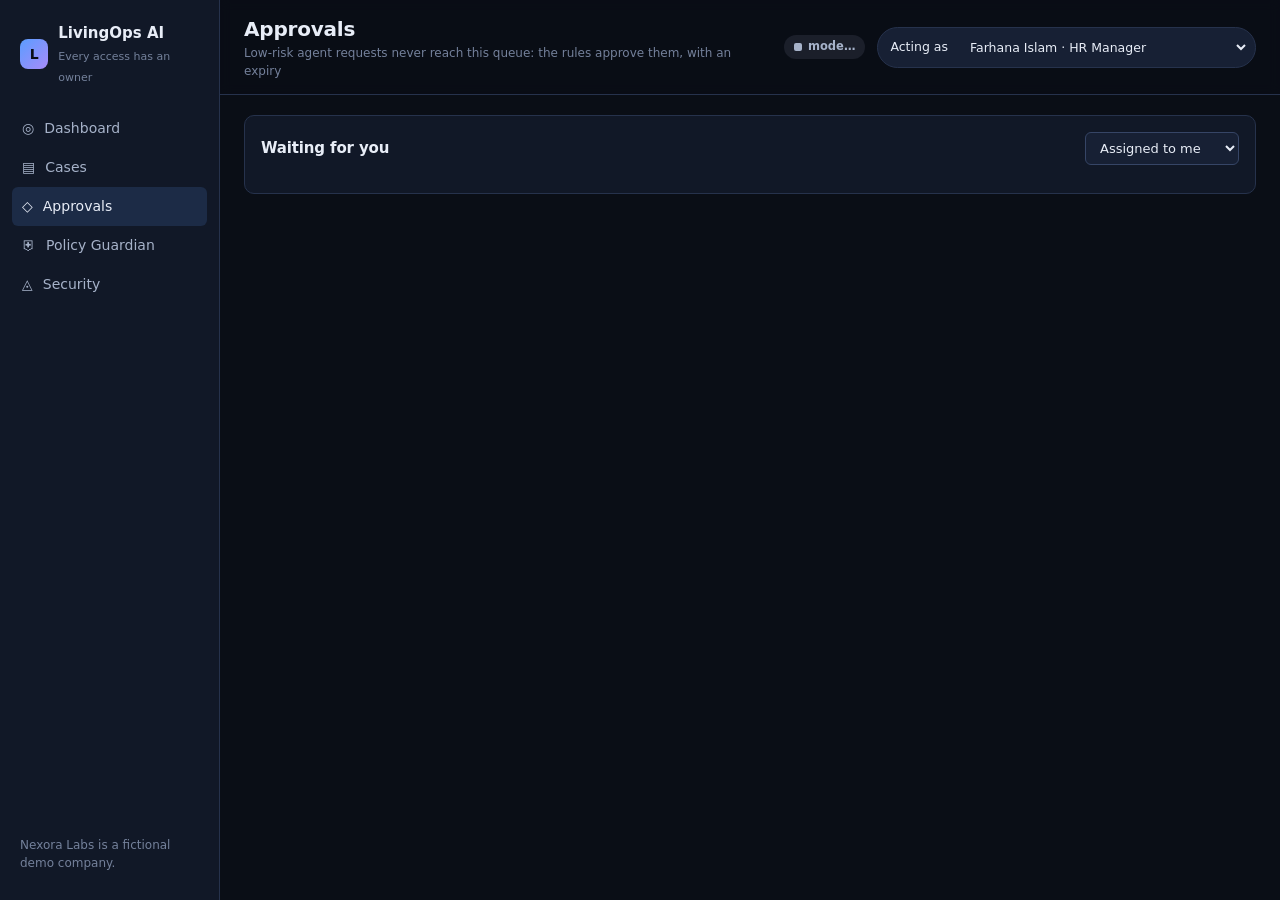
==== commit fa31aed0: "W7 Approvals and Policy Guardian pages - Approvals: queue for the person you act as; agent access re" ====
--- a/frontend/approvals.html
+++ b/frontend/approvals.html
@@ -3,131 +3,11 @@
 <head>
   <meta charset="utf-8" />
   <meta name="viewport" content="width=device-width, initial-scale=1" />
-  <meta name="theme-color" content="#1b2534" />
-  <meta name="description" content="LivingOps Human Review and Approvals" />
-  <title>Approvals · LivingOps AI</title>
-  <link rel="stylesheet" href="styles.css" />
+  <title>LivingOps Approvals</title>
+  <link rel="stylesheet" href="ui.css" />
 </head>
 <body>
-  <div class="app-shell">
-    <aside class="sidebar" aria-label="Primary navigation">
-      <div class="brand">
-        <div class="brand-mark" aria-hidden="true"><span></span><span></span><span></span></div>
-        <div><div class="brand-name">LivingOps</div><div class="brand-subtitle">AI Operations</div></div>
-      </div>
-      <nav class="nav-list">
-        <a class="nav-item" href="index.html"><span class="nav-icon">⌂</span><span>Dashboard</span></a>
-        <a class="nav-item" href="cases.html"><span class="nav-icon">▤</span><span>Cases</span></a>
-        <a class="nav-item" href="guardian.html"><span class="nav-icon">◈</span><span>Policy Guardian</span></a>
-        <a class="nav-item" href="security.html"><span class="nav-icon">◇</span><span>Security</span></a>
-        <a class="nav-item active" href="approvals.html" aria-current="page"><span class="nav-icon">✓</span><span>Approvals</span></a>
-      </nav>
-      <div class="sidebar-bottom">
-        <div class="system-mini"><span id="sidebarHealthDot" class="dot neutral"></span><div><strong id="sidebarHealthText">Checking system</strong><small id="sidebarEnv">LivingOps backend</small></div></div>
-        <div class="profile-card"><div class="avatar">TH</div><div class="profile-meta"><strong>Tahmid Hasan</strong><span>IT Security Owner</span></div><span class="profile-more">•••</span></div>
-      </div>
-    </aside>
-
-    <main class="main-area">
-      <header class="topbar">
-        <div class="mobile-brand">LivingOps</div>
-        <div class="search-wrap"><span class="search-icon">⌕</span><input id="approvalSearch" type="search" placeholder="Search human-review queue" aria-label="Search approvals" /><span class="keycap">/</span></div>
-        <div class="topbar-actions">
-          <button class="icon-button" id="refreshApprovals" title="Refresh approvals" aria-label="Refresh approvals">↻</button>
-          <button class="icon-button" title="Pending reviews" aria-label="Pending reviews">✓<span id="notificationBadge" class="notification-badge hidden">0</span></button>
-          <button class="user-chip" aria-label="Current user"><span>TH</span></button>
-        </div>
-      </header>
-
-      <section class="content approvals-page-content">
-        <div class="page-heading approvals-heading">
-          <div><p class="eyebrow">HUMAN CONTROL</p><h1>Approvals</h1><p class="page-subtitle">One review queue for operational plans and security decisions that require a person in the loop.</p></div>
-          <div class="heading-actions"><div class="last-updated"><span id="approvalLiveDot" class="dot neutral"></span><span id="approvalUpdated">Connecting…</span></div><button class="secondary-button" id="showResolvedButton">Resolved History</button><button class="primary-button" id="refreshQueueButton">Refresh Queue</button></div>
-        </div>
-
-        <div class="metrics-grid approval-metrics-grid">
-          <article class="metric-card"><div class="metric-top"><span class="metric-icon amber">✓</span><span class="metric-micro">QUEUE</span></div><div class="metric-value" id="pendingMetric">0</div><div class="metric-label">Pending Reviews</div><div class="metric-note">Plan approvals + open security alerts</div></article>
-          <article class="metric-card"><div class="metric-top"><span class="metric-icon blue">P</span><span class="metric-micro">PLANS</span></div><div class="metric-value" id="planMetric">0</div><div class="metric-label">Plan Approvals</div><div class="metric-note">Tracked case plans awaiting decision</div></article>
-          <article class="metric-card"><div class="metric-top"><span class="metric-icon red">◇</span><span class="metric-micro">SECURITY</span></div><div class="metric-value" id="securityMetric">0</div><div class="metric-label">Security Reviews</div><div class="metric-note">Open ML-scored anomaly alerts</div></article>
-          <article class="metric-card"><div class="metric-top"><span class="metric-icon green">✓</span><span class="metric-micro">LOCAL HISTORY</span></div><div class="metric-value" id="resolvedMetric">0</div><div class="metric-label">Recently Resolved</div><div class="metric-note">Decisions recorded in this browser</div></article>
-        </div>
-
-        <article class="panel approvals-panel">
-          <div class="panel-head approval-table-head">
-            <div><h2>Human Review Queue</h2><p>Items that currently need an authorized decision.</p></div>
-            <div class="approval-toolbar">
-              <div class="approval-tabs" role="tablist" aria-label="Approval types">
-                <button class="approval-tab active" data-filter="ALL" role="tab">All <span id="allCount">0</span></button>
-                <button class="approval-tab" data-filter="PLAN" role="tab">Plans <span id="planCount">0</span></button>
-                <button class="approval-tab" data-filter="SECURITY" role="tab">Security <span id="securityCount">0</span></button>
-              </div>
-            </div>
-          </div>
-          <div class="table-wrap">
-            <table class="operations-table approval-table">
-              <thead><tr><th>Review</th><th>Subject</th><th>Assigned to</th><th>Context</th><th>Status</th><th>Requested</th><th></th></tr></thead>
-              <tbody id="approvalTableBody"><tr class="empty-row"><td colspan="7"><div class="empty-state"><div class="empty-icon">✓</div><strong>Loading review queue</strong><span>Collecting tracked plan approvals and live security alerts.</span></div></td></tr></tbody>
-            </table>
-          </div>
-        </article>
-
-        <div class="approval-lower-grid">
-          <article class="panel review-policy-card">
-            <div class="panel-head"><div><h2>Human-in-the-loop Policy</h2><p>LivingOps separates AI recommendations from consequential decisions.</p></div><span class="status-pill ok">Controlled</span></div>
-            <div class="review-policy-body">
-              <div class="review-policy-row"><span class="policy-step">1</span><div><strong>AI proposes</strong><p>Plans and anomaly scores are generated as evidence, not final authority.</p></div></div>
-              <div class="review-policy-row"><span class="policy-step">2</span><div><strong>Authorized person decides</strong><p>Assigned approvers or IT owners make the operational decision.</p></div></div>
-              <div class="review-policy-row"><span class="policy-step">3</span><div><strong>Decision is auditable</strong><p>Case and security workflows preserve the recorded outcome.</p></div></div>
-            </div>
-          </article>
-          <article class="panel recent-decisions-card">
-            <div class="panel-head"><div><h2>Recent Decisions</h2><p>Locally retained decisions from this frontend.</p></div><button class="text-button" id="clearResolvedHistory">Clear history</button></div>
-            <div id="resolvedList" class="resolved-list"><div class="security-empty">No decisions have been completed from this browser yet.</div></div>
-          </article>
-        </div>
-      </section>
-    </main>
-  </div>
-
-  <div class="approval-drawer-backdrop hidden" id="approvalDrawerBackdrop"></div>
-  <aside class="approval-drawer hidden" id="approvalDrawer" aria-hidden="true" aria-label="Approval review">
-    <div class="drawer-head"><div><span class="section-label">HUMAN REVIEW</span><h2 id="drawerTitle">Review item</h2><p id="drawerSubtitle">—</p></div><button class="close-button" id="closeApprovalDrawer" aria-label="Close review">×</button></div>
-    <div class="drawer-scroll">
-      <section class="drawer-section">
-        <div class="drawer-section-title"><h3>Review Context</h3><span id="drawerTypeBadge" class="subtle-chip">—</span></div>
-        <div id="drawerContext" class="approval-context-grid"></div>
-      </section>
-      <section class="drawer-section" id="planDetailSection">
-        <div class="drawer-section-title"><h3>Plan Summary</h3><span class="subtle-chip">AI generated</span></div>
-        <p id="drawerPlanSummary" class="approval-plan-summary">—</p>
-        <div id="drawerPlanActions" class="approval-action-list"></div>
-        <div class="approval-open-case"><a id="openCaseLink" class="secondary-button" href="cases.html">Open Case Workspace</a></div>
-      </section>
-      <section class="drawer-section" id="securityDetailSection">
-        <div class="drawer-section-title"><h3>ML Assessment</h3><span class="subtle-chip">Isolation Forest</span></div>
-        <div id="drawerSecurityAssessment" class="approval-context-grid"></div>
-        <p class="drawer-note">The anomaly model flags the event. A human reviewer determines whether it is a confirmed anomaly or a false positive.</p>
-      </section>
-      <section class="drawer-section approval-decision-section">
-        <div class="drawer-section-title"><h3>Decision</h3><span id="drawerReviewerRole" class="subtle-chip">Authorized reviewer</span></div>
-        <form id="approvalDecisionForm">
-          <label>Reviewer<select id="drawerReviewer" required></select></label>
-          <label>Decision<select id="drawerDecision" required></select></label>
-          <label>Comment<textarea id="drawerComment" rows="4" maxlength="1000" placeholder="Add a concise review note."></textarea></label>
-          <button class="primary-button drawer-submit" id="approvalDecisionSubmit" type="submit">Submit Decision</button>
-        </form>
-      </section>
-    </div>
-  </aside>
-
-  <div class="modal-backdrop hidden" id="resolvedModal" role="dialog" aria-modal="true" aria-labelledby="resolvedModalTitle">
-    <div class="modal guardian-modal">
-      <div class="modal-header"><div><p class="eyebrow">DECISION HISTORY</p><h2 id="resolvedModalTitle">Resolved Reviews</h2><p class="modal-subtitle">Decisions retained locally by this frontend.</p></div><button class="close-button" data-close-modal="resolvedModal">×</button></div>
-      <div class="history-modal-body" id="resolvedModalBody"></div>
-    </div>
-  </div>
-
-  <div id="toast" class="toast" role="status" aria-live="polite"></div>
+  <script src="ui.js"></script>
   <script src="approvals.js" defer></script>
 </body>
 </html>
--- a/frontend/ui.css
+++ b/frontend/ui.css
@@ -0,0 +1,269 @@
+/* LivingOps design system: dark-first, projector-safe.
+   Every status has a colour AND a shape, so it still reads when a projector
+   washes colours out. All colours are tokens; components never use raw hex. */
+
+:root {
+  color-scheme: dark;
+  --bg: #0a0e16;
+  --surface: #111827;
+  --surface-2: #172034;
+  --surface-3: #1e2a42;
+  --border: #26324c;
+  --border-strong: #364566;
+  --text: #e8edf7;
+  --text-2: #a6b2c9;
+  --text-3: #74819b;
+
+  --accent: #5b9dff;       /* pending approval, links */
+  --accent-soft: rgba(91, 157, 255, 0.14);
+  --ok: #34d399;           /* active, verified */
+  --ok-soft: rgba(52, 211, 153, 0.14);
+  --warn: #fbbf24;         /* departing, medium */
+  --warn-soft: rgba(251, 191, 36, 0.14);
+  --bad: #ff5c72;          /* orphan, violation, failed */
+  --bad-soft: rgba(255, 92, 114, 0.16);
+  --idle: #6b768c;         /* inactive, archived */
+  --agent: #a78bfa;        /* AI agents */
+  --agent-soft: rgba(167, 139, 250, 0.16);
+
+  --radius: 10px;
+  --radius-sm: 6px;
+  --gap: 16px;
+  --font: "Segoe UI", system-ui, -apple-system, "Helvetica Neue", Arial, sans-serif;
+  --mono: "Cascadia Code", "SFMono-Regular", Consolas, monospace;
+  --shadow: 0 10px 30px rgba(0, 0, 0, 0.35);
+}
+
+* { box-sizing: border-box; }
+html, body { margin: 0; height: 100%; }
+body {
+  background: var(--bg);
+  color: var(--text);
+  font: 14px/1.5 var(--font);
+  -webkit-font-smoothing: antialiased;
+}
+a { color: var(--accent); text-decoration: none; }
+a:hover { text-decoration: underline; }
+code, .mono { font-family: var(--mono); font-size: 12.5px; }
+h1, h2, h3 { margin: 0; font-weight: 650; letter-spacing: -0.01em; }
+h1 { font-size: 20px; }
+h2 { font-size: 15px; }
+h3 { font-size: 13px; color: var(--text-2); text-transform: uppercase; letter-spacing: 0.06em; }
+.muted { color: var(--text-2); }
+.spacer { flex: 1; }
+.faint { color: var(--text-3); font-size: 12px; }
+.hidden { display: none !important; }
+
+/* ---------- Shell ---------- */
+.shell { display: grid; grid-template-columns: 220px 1fr; min-height: 100vh; }
+.sidebar {
+  background: var(--surface);
+  border-right: 1px solid var(--border);
+  padding: 18px 12px;
+  display: flex; flex-direction: column; gap: 4px;
+  position: sticky; top: 0; height: 100vh;
+}
+.brand { display: flex; align-items: center; gap: 10px; padding: 4px 8px 18px; }
+.brand-mark {
+  width: 30px; height: 30px; border-radius: 8px;
+  background: linear-gradient(135deg, var(--accent), var(--agent));
+  display: grid; place-items: center; font-weight: 800; color: #0a0e16;
+}
+.brand b { display: block; font-size: 15px; }
+.brand span { font-size: 11px; color: var(--text-3); }
+.nav a {
+  display: flex; align-items: center; gap: 10px;
+  padding: 9px 10px; border-radius: var(--radius-sm);
+  color: var(--text-2); font-weight: 520;
+}
+.nav a:hover { background: var(--surface-2); color: var(--text); text-decoration: none; }
+.nav a.active { background: var(--accent-soft); color: var(--text); }
+.nav .count {
+  margin-left: auto; background: var(--accent); color: #0a0e16;
+  border-radius: 999px; padding: 0 7px; font-size: 11px; font-weight: 700;
+}
+.sidebar-foot { margin-top: auto; padding: 10px 8px; font-size: 12px; color: var(--text-3); }
+
+.main { min-width: 0; display: flex; flex-direction: column; }
+.topbar {
+  display: flex; align-items: center; gap: 12px; flex-wrap: wrap;
+  padding: 14px 24px; border-bottom: 1px solid var(--border);
+  background: rgba(10, 14, 22, 0.85); backdrop-filter: blur(6px);
+  position: sticky; top: 0; z-index: 5;
+}
+.topbar .title { flex: 1 1 260px; min-width: 0; }
+.topbar .title .faint { display: block; }
+.content { padding: 20px 24px 40px; display: flex; flex-direction: column; gap: var(--gap); }
+
+.persona {
+  display: flex; align-items: center; gap: 8px;
+  background: var(--surface-2); border: 1px solid var(--border);
+  border-radius: 999px; padding: 4px 6px 4px 12px; font-size: 12.5px;
+}
+.persona select {
+  background: transparent; color: var(--text); border: 0; font: inherit; cursor: pointer;
+}
+.persona select option { background: var(--surface); }
+
+/* ---------- Surfaces ---------- */
+.card {
+  background: var(--surface); border: 1px solid var(--border);
+  border-radius: var(--radius); padding: 16px;
+}
+.card-head { display: flex; align-items: center; gap: 10px; margin-bottom: 12px; flex-wrap: wrap; }
+.main, .content { overflow-x: hidden; }
+.card-head .spacer { flex: 1; }
+.grid-2 { display: grid; grid-template-columns: minmax(0, 1fr) minmax(0, 1fr); gap: var(--gap); }
+.split { display: grid; grid-template-columns: minmax(0, 1fr) 340px; gap: var(--gap); }
+
+/* ---------- KPIs ---------- */
+.kpis { display: grid; grid-template-columns: repeat(6, minmax(0, 1fr)); gap: 12px; }
+.kpi { background: var(--surface); border: 1px solid var(--border); border-radius: var(--radius); padding: 14px; }
+.kpi .value { font-size: 26px; font-weight: 700; letter-spacing: -0.02em; margin: 2px 0; }
+.kpi .label { font-size: 12px; color: var(--text-2); }
+.kpi .sub { font-size: 11.5px; color: var(--text-3); }
+.kpi.bad .value { color: var(--bad); }
+.kpi.ok .value { color: var(--ok); }
+.kpi-note { font-size: 11.5px; color: var(--text-3); margin-top: -6px; }
+
+/* ---------- Status badges: colour + shape ---------- */
+.badge {
+  display: inline-flex; align-items: center; gap: 6px;
+  padding: 2px 9px; border-radius: 999px; font-size: 11.5px; font-weight: 650;
+  border: 1px solid transparent; white-space: nowrap;
+}
+.badge::before { content: ""; width: 8px; height: 8px; flex: none; background: currentColor; }
+.badge.ok { color: var(--ok); background: var(--ok-soft); }
+.badge.ok::before { border-radius: 50%; }                         /* circle */
+.badge.pending { color: var(--accent); background: var(--accent-soft); }
+.badge.pending::before { transform: rotate(45deg); width: 7px; height: 7px; }   /* diamond */
+.badge.warn { color: var(--warn); background: var(--warn-soft); }
+.badge.warn::before { clip-path: polygon(50% 0, 100% 100%, 0 100%); } /* triangle */
+.badge.bad { color: var(--bad); background: var(--bad-soft); }
+.badge.bad::before { clip-path: polygon(20% 0, 0 20%, 30% 50%, 0 80%, 20% 100%, 50% 70%, 80% 100%, 100% 80%, 70% 50%, 100% 20%, 80% 0, 50% 30%); } /* cross */
+.badge.idle { color: var(--text-2); background: rgba(107, 118, 140, 0.18); }
+.badge.idle::before { border-radius: 2px; }                      /* square */
+.badge.agent { color: var(--agent); background: var(--agent-soft); }
+.badge.agent::before { clip-path: polygon(25% 0, 75% 0, 100% 50%, 75% 100%, 25% 100%, 0 50%); } /* hexagon */
+
+/* ---------- Controls ---------- */
+.btn {
+  display: inline-flex; align-items: center; gap: 6px;
+  background: var(--surface-3); color: var(--text);
+  border: 1px solid var(--border-strong); border-radius: var(--radius-sm);
+  padding: 7px 13px; font: 600 13px var(--font); cursor: pointer;
+}
+.btn:hover { border-color: var(--accent); }
+.btn:disabled { opacity: 0.45; cursor: not-allowed; }
+.btn.primary { background: var(--accent); color: #07101f; border-color: var(--accent); }
+.btn.good { background: var(--ok); color: #05150f; border-color: var(--ok); }
+.btn.danger { background: transparent; color: var(--bad); border-color: var(--bad); }
+.btn.small { padding: 4px 9px; font-size: 12px; }
+.btn-row { display: flex; gap: 8px; flex-wrap: wrap; align-items: center; }
+input, select, textarea {
+  background: var(--surface-2); color: var(--text);
+  border: 1px solid var(--border-strong); border-radius: var(--radius-sm);
+  padding: 7px 10px; font: 13px var(--font);
+}
+textarea { width: 100%; min-height: 70px; resize: vertical; }
+input:focus, select:focus, textarea:focus { outline: 2px solid var(--accent); outline-offset: 1px; }
+
+/* ---------- Tables ---------- */
+.table-wrap { overflow-x: auto; }
+table.data { width: 100%; border-collapse: collapse; font-size: 13px; }
+table.data th {
+  text-align: left; font-weight: 600; font-size: 11.5px; color: var(--text-3);
+  text-transform: uppercase; letter-spacing: 0.05em;
+  padding: 8px 10px; border-bottom: 1px solid var(--border);
+}
+table.data td { padding: 9px 10px; border-bottom: 1px solid var(--border); vertical-align: top; }
+table.data tr.clickable { cursor: pointer; }
+table.data tr.clickable:hover td { background: var(--surface-2); }
+table.data tr.selected td { background: var(--accent-soft); }
+
+/* ---------- Lists, panels ---------- */
+.stack { display: flex; flex-direction: column; gap: 10px; }
+.item {
+  background: var(--surface-2); border: 1px solid var(--border);
+  border-radius: var(--radius-sm); padding: 12px;
+}
+.item.highlight { border-color: var(--bad); box-shadow: 0 0 0 1px var(--bad) inset; }
+.kv { display: grid; grid-template-columns: max-content 1fr; gap: 4px 14px; font-size: 13px; }
+.kv dt { color: var(--text-3); }
+.kv dd { margin: 0; min-width: 0; overflow-wrap: anywhere; }
+.chips { display: flex; gap: 6px; flex-wrap: wrap; }
+.chip {
+  font-family: var(--mono); font-size: 11.5px; padding: 1px 7px;
+  border-radius: 4px; background: var(--surface-3); color: var(--text-2);
+}
+.ai-note {
+  border-left: 3px solid var(--agent); background: var(--agent-soft);
+  padding: 8px 12px; border-radius: 0 var(--radius-sm) var(--radius-sm) 0; font-size: 13px;
+}
+.ai-note b { color: var(--agent); font-size: 11px; text-transform: uppercase; letter-spacing: 0.06em; }
+.empty { color: var(--text-3); padding: 18px; text-align: center; border: 1px dashed var(--border); border-radius: var(--radius-sm); }
+
+/* ---------- Map ---------- */
+.map-card { padding: 0; overflow: hidden; position: relative; }
+.map-toolbar {
+  display: flex; gap: 10px; align-items: center;
+  padding: 12px 14px; border-bottom: 1px solid var(--border);
+}
+.legend { display: flex; gap: 12px; flex-wrap: wrap; font-size: 11.5px; color: var(--text-2); }
+.legend span { display: inline-flex; align-items: center; gap: 5px; }
+#map { width: 100%; height: 560px; display: block; background:
+  radial-gradient(circle at 50% 45%, #121b2e 0%, var(--bg) 70%); }
+#map .dept-label { fill: var(--text-3); font-size: 11px; font-weight: 650; letter-spacing: 0.08em; text-transform: uppercase; }
+#map .node-label { fill: var(--text); font-size: 11px; font-weight: 600; paint-order: stroke; stroke: var(--bg); stroke-width: 3px; }
+#map .edge-manager { stroke: var(--border-strong); stroke-width: 0.8; opacity: 0.55; }
+#map .edge-sponsor { stroke: var(--agent); stroke-width: 1.2; stroke-dasharray: 3 3; opacity: 0.75; }
+#map .edge-sponsor.alarm { stroke: var(--bad); opacity: 0.95; }
+#map .node { cursor: pointer; transition: opacity 0.6s ease; }
+#map .node.faded { opacity: 0.25; }
+#map .node.selected .shape { stroke: var(--text); stroke-width: 2.5; }
+#map .pulse { animation: pulse 1.4s ease-out infinite; transform-box: fill-box; transform-origin: center; }
+@keyframes pulse { 0% { opacity: 0.85; transform: scale(1); } 100% { opacity: 0; transform: scale(2.6); } }
+@media (prefers-reduced-motion: reduce) { #map .pulse { animation: none; opacity: 0.5; } }
+
+/* ---------- Plan steps ---------- */
+.step { display: grid; grid-template-columns: 28px minmax(0, 1fr) auto; gap: 10px; align-items: start; }
+.step .num {
+  width: 24px; height: 24px; border-radius: 50%; background: var(--surface-3);
+  display: grid; place-items: center; font-size: 12px; font-weight: 700; color: var(--text-2);
+}
+.step .what { font-weight: 600; }
+.step .key { font-family: var(--mono); font-size: 12px; color: var(--text-2); overflow-wrap: anywhere; }
+.why { margin-top: 10px; border-top: 1px dashed var(--border); padding-top: 10px; display: grid; gap: 8px; }
+.clause { font-size: 12.5px; padding: 4px 8px; border-radius: 4px; color: var(--text-2); }
+.clause.added { background: var(--ok-soft); color: var(--text); }
+.clause .n { color: var(--text-3); margin-right: 6px; font-family: var(--mono); }
+.stopwatch { font-family: var(--mono); font-size: 28px; font-weight: 700; letter-spacing: 0.02em; }
+.stopwatch.running { color: var(--accent); }
+.stopwatch.done { color: var(--ok); }
+
+.toast {
+  position: fixed; right: 20px; bottom: 20px; z-index: 50;
+  background: var(--surface-3); border: 1px solid var(--border-strong);
+  padding: 10px 14px; border-radius: var(--radius-sm); box-shadow: var(--shadow);
+  opacity: 0; transform: translateY(8px); transition: 0.2s ease; max-width: 420px;
+}
+.toast.show { opacity: 1; transform: none; }
+.toast.error { border-color: var(--bad); }
+
+@media (max-width: 1200px) { .kpis { grid-template-columns: repeat(3, minmax(0, 1fr)); } .split { grid-template-columns: 1fr; } }
+@media (max-width: 760px) {
+  .shell { grid-template-columns: 1fr; }
+  .sidebar { position: static; height: auto; flex-direction: row; flex-wrap: wrap; align-items: center; padding: 10px 12px; }
+  .brand { padding: 0 8px 0 0; }
+  .nav { display: flex; flex-wrap: wrap; gap: 2px; }
+  .nav a { padding: 6px 8px; }
+  .sidebar-foot, .brand span { display: none; }
+  .topbar { padding: 12px 16px; }
+  .kpis, .grid-2 { grid-template-columns: 1fr 1fr; }
+  .content { padding: 16px; }
+  #map { height: 420px; }
+}
+@media print {
+  .sidebar, .topbar, .btn { display: none !important; }
+  .shell { display: block; } body { background: #fff; color: #000; }
+}
